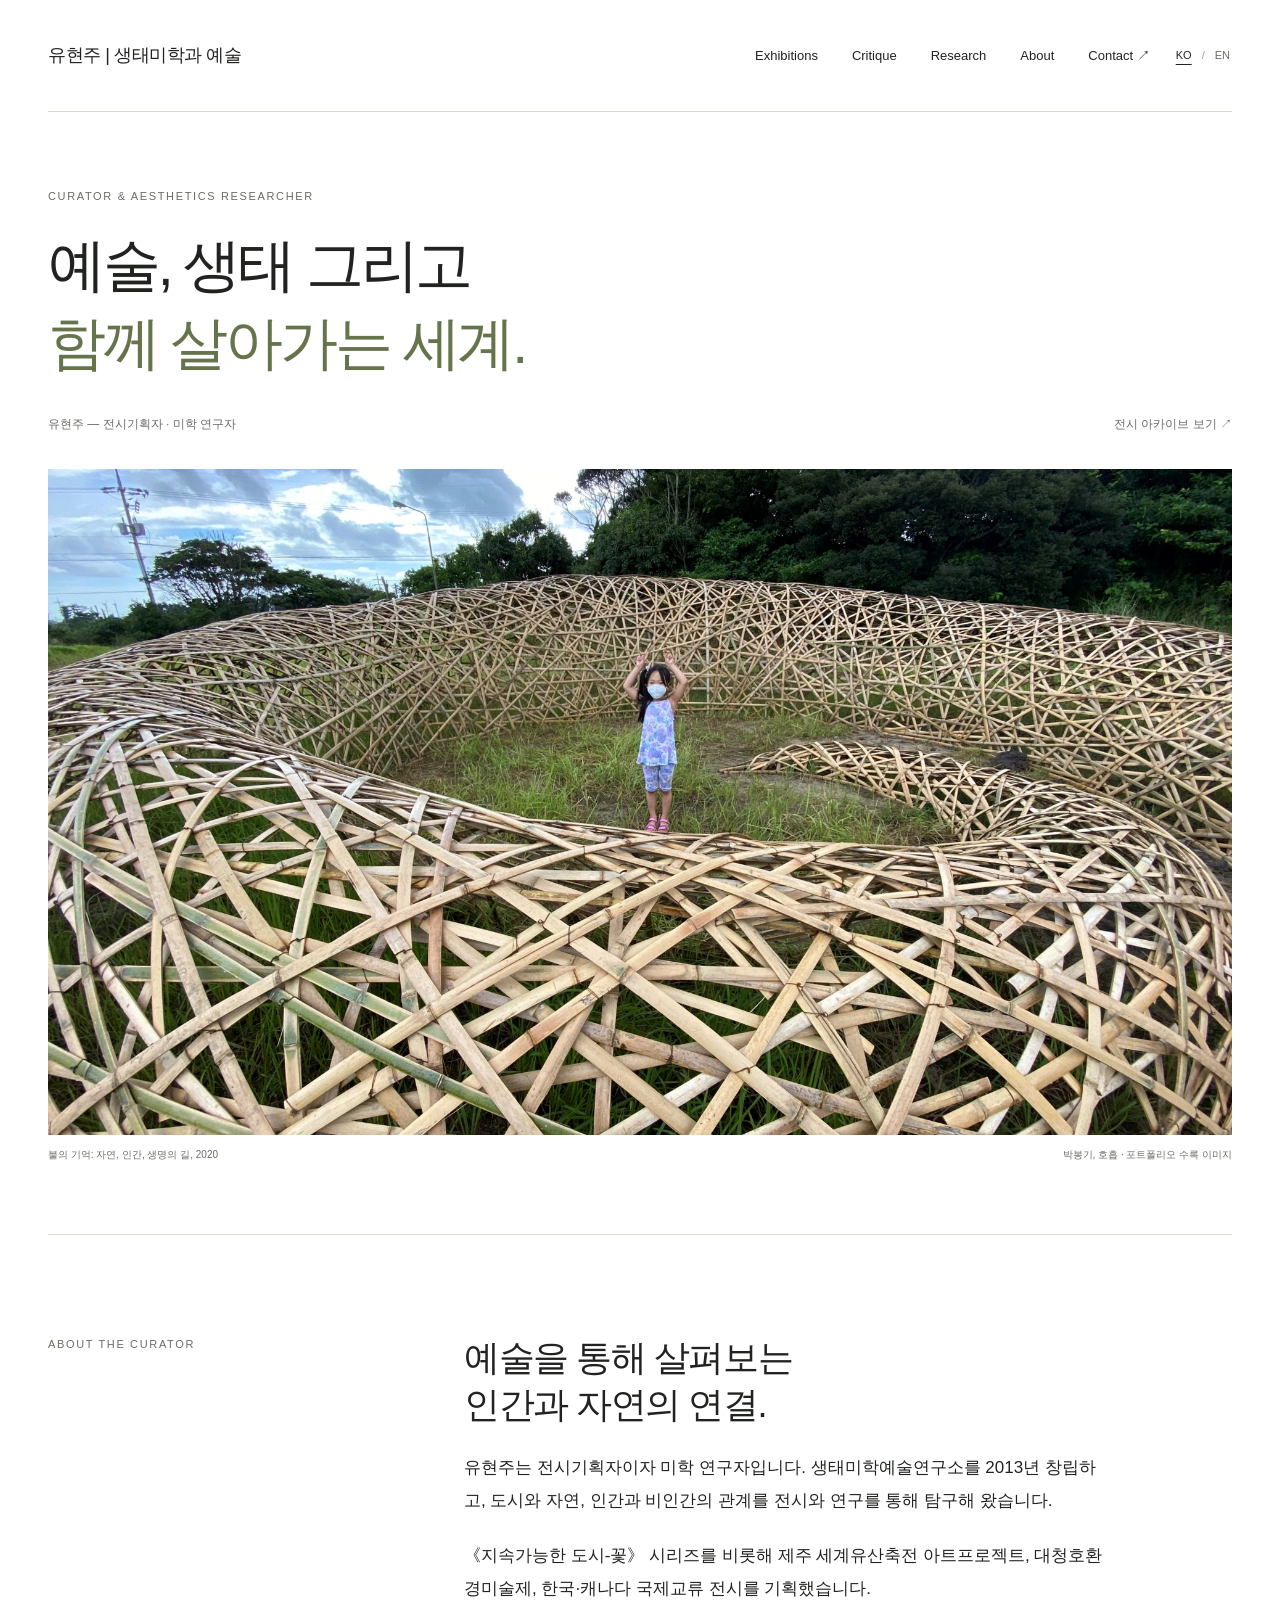
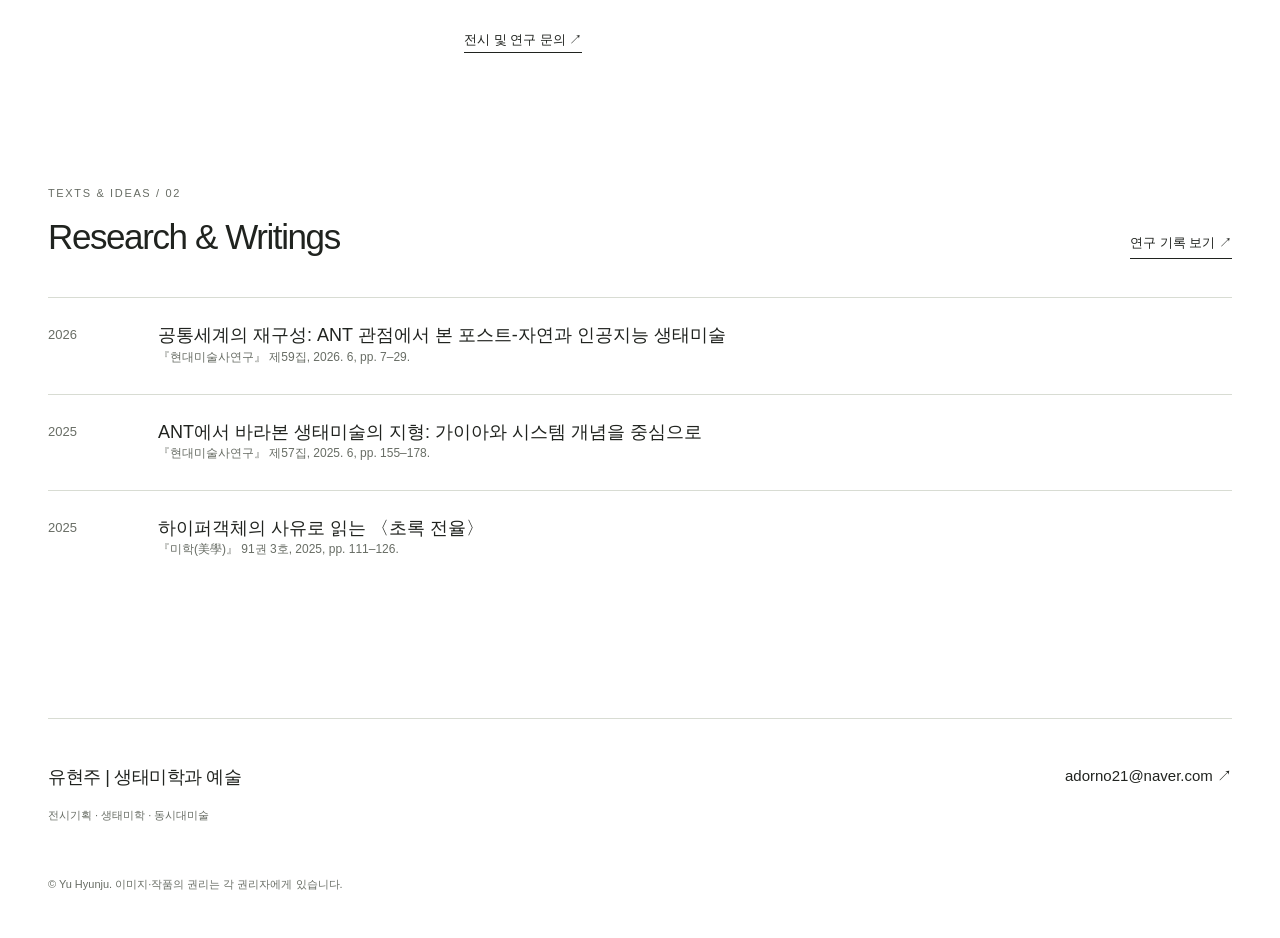
==== index.html @ 08f378bb "Publish critique archive with year filters and PDF links" ====
<!doctype html><html lang="ko">
<head>
<meta charset="utf-8">
<link rel="icon" href="images/favicon.svg" type="image/svg+xml">
<meta name="viewport" content="width=device-width, initial-scale=1">
<title>전시와 생태미학 | 유현주</title>
<meta name="description" content="유현주 전시기획자와 미학 연구자의 전시, 생태미학 연구 및 저술 아카이브.">
<link rel="stylesheet" href="css/common.css?v=20261102-5">
<link rel="stylesheet" href="css/style.css?v=20261102-5">
<link rel="stylesheet" href="css/responsive.css?v=20261102-5">
<script defer src="js/router.js?v=20261102-5"></script>
<script defer src="js/data.js?v=20261102-5"></script>
<script defer src="js/translations.js?v=20261102-5"></script>
<script defer src="js/i18n.js?v=20261102-5"></script>
<script defer src="js/main.js?v=20261102-5"></script>
<script defer src="js/exhibitions.js?v=20261102-5"></script>
</head>
<body><a class="skip" href="#main" data-i18n="skip">본문으로 건너뛰기</a>
<header class="site-header wrap"><a class="brand" href="index.html">유현주 | 생태미학과 예술</a><button class="menu-toggle" aria-expanded="false" aria-controls="navigation" data-i18n="menu">메뉴</button><nav id="navigation" aria-label="주 메뉴"><a href="index.html?page=exhibitions">Exhibitions</a><a href="index.html?page=critique">Critique</a><a href="index.html?page=research">Research</a><a href="index.html?page=about">About</a><a href="mailto:adorno21@naver.com">Contact ↗</a></nav><div class="language-switch" role="group" aria-label="언어 선택"><a href="?lang=ko" data-language="ko" lang="ko" aria-label="한국어">KO</a><span aria-hidden="true">/</span><a href="?lang=en" data-language="en" lang="en" aria-label="English">EN</a></div>
</header>
<main id="main">
<section class="intro wrap"><p class="eyebrow">CURATOR & AESTHETICS RESEARCHER</p><h1 data-i18n="hero">예술, 생태 그리고<br><span>함께 살아가는 세계.</span></h1><div class="intro-bottom"><p data-i18n="role">유현주 — 전시기획자 · 미학 연구자</p><a href="index.html?page=exhibitions" data-i18n="browse">전시 아카이브 보기 ↗</a></div>
</section><figure class="hero wrap"><img src="images/banner/main-banner.webp" width="1920" height="1080" alt="제주 야외에 원형으로 펼쳐진 박봉기의 설치작품 호흡"><figcaption><span data-i18n="bannerTitle">불의 기억: 자연, 인간, 생명의 길, 2020</span><span data-i18n="bannerCredit">박봉기, 호흡 · 포트폴리오 수록 이미지</span></figcaption></figure>
<section class="section wrap about-section"><div class="about-layout"><p class="eyebrow">ABOUT THE CURATOR</p><div><h2 data-i18n="aboutHeading">예술을 통해 살펴보는<br>인간과 자연의 연결.</h2><p class="body-copy" data-i18n="bio1">유현주는 전시기획자이자 미학 연구자입니다. 생태미학예술연구소를 2013년 창립하고, 도시와 자연, 인간과 비인간의 관계를 전시와 연구를 통해 탐구해 왔습니다.</p><p class="body-copy" data-i18n="bio2">《지속가능한 도시-꽃》 시리즈를 비롯해 제주 세계유산축전 아트프로젝트, 대청호환경미술제, 한국·캐나다 국제교류 전시를 기획했습니다.</p><a class="text-link" href="mailto:adorno21@naver.com" data-i18n="contact">전시 및 연구 문의 ↗</a></div></div>
</section>
<section class="section wrap"><div class="section-head"><div><p class="eyebrow">TEXTS & IDEAS / 02</p><h2>Research & Writings</h2></div><a class="text-link" href="index.html?page=research" data-i18n="viewResearch">연구 기록 보기 ↗</a></div><div data-research data-limit="3"></div>
</section>
<noscript><p class="wrap note">전시 목록·언어 전환을 이용하려면 JavaScript를 활성화해 주세요. Enable JavaScript for the archive and language switch. Contact: adorno21@naver.com</p></noscript>
</main>
<footer class="wrap"><div><a class="brand" href="index.html">유현주 | 생태미학과 예술</a><p data-i18n="footerPractice">전시기획 · 생태미학 · 동시대미술</p></div><a href="mailto:adorno21@naver.com">adorno21@naver.com ↗</a><small data-i18n="rights">© Yu Hyunju. 이미지·작품의 권리는 각 권리자에게 있습니다.</small>
</footer>
<template id="view-exhibitions">
<section class="section wrap page-start"><p class="eyebrow">EXHIBITION ARCHIVE</p><h1>Exhibitions<span class="count">09</span></h1><p class="lead" data-i18n="archiveIntro">도시와 자연, 그리고 그 사이의 연결을 탐구한 전시 기록.</p><div class="filters"><label for="year" data-i18n="year">연도</label><select id="year"><option value="all" data-i18n="allYears">전체 연도</option></select><p id="result-count" role="status" aria-live="polite"></p></div><div class="grid" data-exhibitions></div><section class="archive-group" id="curatorialRecords"><h2 data-i18n="curatorialHeading">전시기획 기록</h2><div data-collection="curatorialRecords"></div></section>
</section>
</template>
<template id="view-exhibition">
<article class="section wrap page-start" id="exhibition-detail"></article><dialog id="lightbox" aria-label="전시 이미지 크게 보기"><button class="close" aria-label="이미지 닫기" data-i18n="close">닫기 ×</button><img alt=""><p></p></dialog>
</template>
<template id="view-about">
<section class="section wrap page-start"><p class="eyebrow">YU HYUNJU</p><h1>About</h1><div class="about-layout"><p class="eyebrow">ABOUT THE CURATOR</p><div><h2 data-i18n="aboutHeading">예술을 통해 살펴보는<br>인간과 자연의 연결.</h2><p class="body-copy" data-i18n="bio1">유현주는 전시기획자이자 미학 연구자입니다. 생태미학예술연구소를 2013년 창립하고, 도시와 자연, 인간과 비인간의 관계를 전시와 연구를 통해 탐구해 왔습니다.</p><p class="body-copy" data-i18n="bio2">《지속가능한 도시-꽃》 시리즈를 비롯해 제주 세계유산축전 아트프로젝트, 대청호환경미술제, 한국·캐나다 국제교류 전시를 기획했습니다.</p><a class="text-link" href="mailto:adorno21@naver.com" data-i18n="contact">전시 및 연구 문의 ↗</a></div></div><div class="credentials"><section class="profile-record"><h2 data-i18n="personalHeading">Profile</h2><dl class="profile-details"><dt data-i18n="profileLabel-name">성명</dt><dd data-i18n="profileValue-name">유현주 (Yu HyunJu)</dd><dt data-i18n="profileLabel-email">이메일</dt><dd data-i18n="profileValue-email">adorno21@naver.com / hyunjuyu21@gmail.com</dd><dt data-i18n="profileLabel-position">현직</dt><dd data-i18n="profileValue-position">한남대학교 인문과학연구소 연구교수 · 생태미학예술연구소 소장</dd><dt data-i18n="profileLabel-fields">연구 분야</dt><dd data-i18n="profileValue-fields">생태미학, 행위자-네트워크 이론(ANT), 신유물론</dd></dl></section><h2 data-i18n="educationHeading">Education</h2><p data-i18n="education-phd">2009　홍익대학교 미학과 박사 · 논문: 「아도르노 미학에서의 기술(Technik)」</p><p data-i18n="education-ma">1996　홍익대학교 미학과 석사</p><p data-i18n="education-ba">1991　한남대학교 영어영문학과 학사</p><h2 data-i18n="practiceHeading">Practice</h2><p data-i18n="resume-career-0">2023–2026　이응노미술관 연구소 연구위원 역임</p><p data-i18n="resume-career-1">2022.07–현재　한남대학교 인문과학연구소 연구교수</p><p data-i18n="resume-career-2">2013–현재　생태미학예술연구소 소장 (2013 창립)</p><h2 data-i18n="teachingHeading">Teaching</h2><p data-i18n="practice-05">2023년 자료 기준 현재(1999.09~)　한남대학교 미술대학 강사</p><p data-i18n="practice-30">2017–2018　창원대학교 미술대학 대학원, 한남대학교 회화과 및 교양대학 강의</p><p data-i18n="practice-35">2014.09–12　공주대학교 미술교육과 강사</p><p data-i18n="practice-36">2013.09–2014.12　상명대학교 조형예술학부 강사</p><p data-i18n="practice-46">2009.09–2011.06　홍익대학교 예술학과 및 예술기획학과 대학원 강사</p><p data-i18n="practice-49">2004–2005　목원대학교 미술대학 겸임교수</p><small data-i18n="careerSource">현직·학력·주요 경력은 2026 국문 이력서 기준이며, 강의 경력은 기존 포트폴리오 기록을 함께 정리했습니다.</small></div>
</section>
</template>
<template id="view-research"><section class="section wrap page-start"><p class="eyebrow">TEXTS & IDEAS</p><h1>Research</h1><p class="lead" data-i18n="researchIntro">생태미학과 동시대미술을 잇는 연구와 글.</p><nav class="archive-index" aria-label="Research sections"><a href="#videos" data-i18n="videosHeading">영상</a><a href="#seminars" data-i18n="seminarsHeading">세미나·학술행사</a><a href="#researchProjects" data-i18n="projectsHeading">연구·비평 사업</a><a href="#books" data-i18n="booksHeading">저서</a><a href="#papers" data-i18n="papersHeading">논문</a></nav><section class="archive-group research-video" id="videos"><h2 data-i18n="videosHeading">영상</h2><div class="video-frame"><iframe src="https://www.youtube-nocookie.com/embed/IdsJvhf70nA" title="국제 생태 예술 세미나 / International Ecological Art Seminar" loading="lazy" allow="accelerometer; autoplay; clipboard-write; encrypted-media; gyroscope; picture-in-picture; web-share" allowfullscreen referrerpolicy="strict-origin-when-cross-origin"></iframe></div><div class="video-caption"><div><h3 data-i18n="seminarVideoTitle">국제 생태 예술 세미나</h3><p>International Ecological Art Seminar · 28:22</p></div><a class="text-link" href="https://youtu.be/IdsJvhf70nA" target="_blank" rel="noopener noreferrer" data-i18n="watchVideo">YouTube에서 보기 ↗</a></div></section><section class="archive-group" id="seminars"><h2 data-i18n="seminarsHeading">세미나·학술행사</h2><div data-collection="seminars"></div></section><section class="archive-group" id="researchProjects"><h2 data-i18n="projectsHeading">연구·비평 사업</h2><div data-collection="researchProjects"></div></section><section class="archive-group" id="books"><h2 data-i18n="booksHeading">저서</h2><div data-collection="books"></div></section><section class="archive-group" id="papers"><h2 data-i18n="papersHeading">논문</h2><div data-research></div></section><p class="archive-caption" data-i18n="referenceTitles">영문 제목은 참고용 번역입니다.</p></section></template>
<template id="view-critique"><section class="section wrap page-start"><p class="eyebrow">CRITICAL WRITING</p><h1>Critique</h1><p class="lead" data-i18n="critiqueIntro">비평과 전시서문</p><div class="filters"><label for="critique-year" data-i18n="year">연도</label><select id="critique-year"><option value="all" data-i18n="allYears">전체 연도</option></select><p id="critique-count" role="status" aria-live="polite"></p></div><div class="critique-list" data-critiques></div></section></template>
</body></html>
---- css/common.css ----
:root{--ink:#20231f;--muted:#686d65;--line:#d8dcd3;--accent:#66744c;--paper:#fff}*{box-sizing:border-box}html{scroll-behavior:smooth;scroll-padding-top:30px}body{margin:0;background:var(--paper);color:var(--ink);font-family:Arial,'Apple SD Gothic Neo','Malgun Gothic',sans-serif;font-size:15px;line-height:1.65}a{color:inherit;text-decoration:none}button,select{font:inherit;color:inherit}button,a,select{-webkit-tap-highlight-color:transparent}a:focus-visible,button:focus-visible,select:focus-visible{outline:2px solid var(--accent);outline-offset:5px}img{display:block;width:100%;height:auto}figure,h1,h2,h3,p{margin:0}button{cursor:pointer}h1,h2,h3{font-weight:400;line-height:1.3;word-break:keep-all}.wrap{width:calc(100% - 96px);max-width:1280px;margin-inline:auto}.eyebrow{font-size:11px;letter-spacing:.15em;margin-bottom:22px;color:var(--muted)}.skip{position:fixed;top:-100px;left:16px;background:white;padding:12px;z-index:100}.skip:focus{top:12px}.text-link{font-size:13px;border-bottom:1px solid var(--ink);padding-bottom:5px}.note{padding:24px;background:#f4f5f0;font-size:14px;margin-top:40px;color:#53594c}.lead{color:var(--muted);margin-top:24px}.body-copy{font-size:17px;line-height:1.95;max-width:650px;margin:22px 0}.section{padding-top:100px;padding-bottom:32px}.page-start{padding-top:70px;min-height:65vh}.page-start>h1{font-size:58px}.site-header{display:flex;align-items:center;justify-content:space-between;height:112px;border-bottom:1px solid var(--line)}.brand{font-size:24px;letter-spacing:-.04em;line-height:1.3}.brand span{display:block;font-size:10px;letter-spacing:.13em;margin-top:3px}.site-header nav{display:flex;gap:34px;font-size:13px}.site-header nav a[aria-current]{color:var(--accent);text-decoration:underline;text-underline-offset:7px}.menu-toggle{display:none}footer{border-top:1px solid var(--line);margin-top:100px!important;padding:45px 0;display:grid;grid-template-columns:1fr auto;gap:36px}footer p,footer small{font-size:11px;color:var(--muted);margin-top:15px}footer small{grid-column:1/-1}
/* Language selection stays visible when the mobile menu is collapsed. */
.site-header{gap:24px}.site-header nav{margin-left:auto}.language-switch{display:flex;align-items:center;gap:8px;font-size:11px;white-space:nowrap}.language-switch span{color:#9b9e97}.language-switch a{padding:8px 2px;color:var(--muted)}.language-switch a[aria-current]{color:var(--ink);text-decoration:underline;text-underline-offset:5px}
html[lang="en"] .intro h1{letter-spacing:-.045em}html[lang="en"] .about-layout h2{max-width:720px}html[lang="en"] .card h3{overflow-wrap:anywhere}html[lang="en"] .detail-head h1{overflow-wrap:anywhere}

.translation-note{font-size:12px;color:var(--muted);margin-top:20px}
---- css/style.css ----
.intro{padding:75px 0 35px}.intro h1{font-size:clamp(38px,4.5vw,64px);letter-spacing:-.055em;line-height:1.35}.intro h1 span{color:var(--accent)}.intro-bottom{display:flex;justify-content:space-between;align-items:end;margin-top:32px;font-size:12px;color:var(--muted)}.hero img{aspect-ratio:16/9;object-fit:cover}.hero figcaption{display:flex;justify-content:space-between;gap:12px;font-size:10px;color:var(--muted);margin-top:12px}.section-head{display:flex;justify-content:space-between;align-items:end;margin-bottom:38px}.section-head h2{font-size:35px;letter-spacing:-.04em}.section-head .eyebrow{margin-bottom:12px}.grid{display:grid;grid-template-columns:repeat(3,minmax(0,1fr));column-gap:32px;row-gap:50px}.card-image{overflow:hidden;background:#f2f2ee;aspect-ratio:1}.card-image img{aspect-ratio:1;object-fit:cover;transition:transform .45s}.card a:hover img{transform:scale(1.03)}.card h3{font-size:16px;margin-top:17px}.card p{font-size:12px;margin-top:6px;color:var(--muted)}.card a{display:block}.about-section{margin-top:70px;border-top:1px solid var(--line)}.about-layout{display:grid;grid-template-columns:1fr 2fr;gap:32px}.about-layout h2{font-size:36px;letter-spacing:-.04em}.research-row{display:grid;grid-template-columns:85px 1fr auto;gap:25px;border-top:1px solid var(--line);padding:26px 0}.research-row h3{font-size:18px}.research-row p,.research-row small{font-size:12px;color:var(--muted)}.research-row .year{font-size:13px}.count{font-size:14px;vertical-align:top;margin-left:15px;color:var(--muted)}.filters{display:flex;align-items:center;gap:14px;margin:48px 0 35px;font-size:13px}.filters select{border:1px solid var(--line);background:white;padding:9px 28px 9px 12px}.filters p{margin-left:auto;color:var(--muted)}.detail-head{margin:45px 0;max-width:900px}.detail-head h1{font-size:46px}.detail-head .subtitle{font-size:20px;color:var(--muted);margin-top:15px}.detail-info{display:grid;grid-template-columns:1fr 2fr;gap:50px;margin:50px 0}.detail-info dl{margin:0;font-size:13px}.detail-info dt{color:var(--muted);margin-top:16px}.detail-info dd{margin:3px 0 0}.detail-info .body-copy{margin-top:10px}.gallery{display:grid;grid-template-columns:1fr 1fr;gap:32px}.gallery button{padding:0;border:0;background:#f3f3ef;align-self:start}.gallery img{max-height:700px;object-fit:contain}.image-hint{font-size:12px;color:var(--muted);margin-bottom:20px}.detail-nav{display:flex;justify-content:space-between;border-top:1px solid var(--line);padding-top:30px;margin-top:50px;gap:25px}.credentials{margin:70px 0 0 34%;}.credentials h2{font-size:24px;margin:35px 0 20px}.credentials p{margin-bottom:12px}.credentials small{color:var(--muted)}.page-start>.about-layout{margin-top:65px}dialog{border:0;padding:55px 25px 20px;background:#f8f8f5;max-width:95vw;width:1100px;max-height:95vh}dialog::backdrop{background:#111d}dialog img{max-height:75vh;object-fit:contain}dialog p{text-align:center;font-size:12px;margin-top:10px}.close{position:absolute;right:20px;top:13px;background:none;border:0;padding:6px}.empty{grid-column:1/-1;padding:50px 0}
/* CV archives use the same typography, white space and thin rules as the site. */
.profile-record{margin-bottom:48px}.profile-details{display:grid;grid-template-columns:100px minmax(0,1fr);gap:16px 28px;margin:0}.profile-details dt{color:var(--muted);font-size:13px}.profile-details dd{margin:0;overflow-wrap:anywhere}.credentials{line-height:1.85}.credentials>h2{margin-top:52px}.credentials>p{margin-bottom:18px}.archive-group{margin-top:76px;scroll-margin-top:32px}.archive-group>h2{font-size:27px;letter-spacing:-.025em;margin-bottom:28px}.archive-group .research-row{grid-template-columns:104px minmax(0,1fr);gap:24px;padding:27px 0}.archive-group .research-row h3{line-height:1.6;font-size:17px}.archive-group .research-row p{line-height:1.8;margin-top:7px}.archive-group .research-row .year{margin-top:3px;font-size:13px;overflow-wrap:anywhere}.archive-index{display:flex;flex-wrap:wrap;gap:12px 28px;margin-top:38px;padding:22px 0;border-top:1px solid var(--line);border-bottom:1px solid var(--line);font-size:13px;color:var(--muted)}.archive-index a:hover{text-decoration:underline;text-underline-offset:5px}.archive-caption{font-size:12px;color:var(--muted);margin-top:36px}.archive-empty{margin-top:64px;border-top:1px solid var(--line);padding:36px 0;color:var(--muted);font-size:15px}

/* Smaller original-aspect images, with the City–Flower editions kept together. */
.exhibition-group+.exhibition-group{margin-top:72px}.exhibition-group>h2{font-size:24px;margin-bottom:32px}.compact-exhibitions .card{width:66.6667%}.compact-exhibitions .card-image{background:transparent}.compact-exhibitions .card-image img{width:100%;height:100%;object-fit:contain}.compact-exhibitions .card h3{font-size:15px}.compact-exhibitions{row-gap:36px}

.brand{font-size:18px;letter-spacing:-.025em;line-height:1.45}.site-header>.brand{min-width:0;max-width:340px}.site-header nav,.language-switch{flex-shrink:0}.research-video{max-width:880px}.video-frame{aspect-ratio:16/9;background:#f3f3ef}.video-frame iframe{width:100%;height:100%;border:0;display:block}.video-caption{display:flex;justify-content:space-between;align-items:start;gap:24px;padding:22px 0;border-bottom:1px solid var(--line)}.video-caption h3{font-size:18px}.video-caption p{font-size:12px;color:var(--muted);margin-top:8px}.video-caption .text-link{white-space:nowrap}

.critique-list{border-bottom:1px solid var(--line)}.critique-row{grid-template-columns:85px minmax(0,1fr);align-items:baseline}.critique-row h2{font-size:18px;line-height:1.7}.critique-row a:hover{text-decoration:underline;text-underline-offset:5px}.external-arrow{font-size:13px;color:var(--muted);white-space:nowrap}
---- css/responsive.css ----
@media(min-width:1600px){.wrap{width:1280px}}@media(max-width:1000px){.wrap{width:calc(100% - 64px)}.grid{grid-template-columns:repeat(2,minmax(0,1fr))}.site-header nav{gap:22px}.intro{padding-top:60px}.section{padding-top:75px}.about-layout{grid-template-columns:1fr 2.2fr}.about-layout h2{font-size:30px}.research-row{grid-template-columns:60px 1fr}.research-row small{grid-column:2}.credentials{margin-left:0}}@media(max-width:600px){.wrap{width:calc(100% - 40px)}.site-header{height:88px;position:relative}.brand{font-size:22px}.menu-toggle{display:block;background:none;border:1px solid var(--line);padding:6px 12px;font-size:12px}.site-header nav{display:none;position:absolute;top:87px;left:-20px;right:-20px;background:white;z-index:10;padding:25px;box-shadow:0 10px 15px #0001}.site-header nav.open{display:flex;flex-direction:column}.intro{padding-top:44px}.intro h1{font-size:37px}.intro-bottom{display:block;margin-top:25px}.intro-bottom a{display:inline-block;margin-top:15px}.hero{width:100%}.hero figcaption{padding-inline:20px;display:block}.hero figcaption span{display:block}.section{padding-top:65px}.section-head{gap:20px;align-items:start}.section-head h2{font-size:26px}.section-head .text-link{font-size:11px;white-space:nowrap}.grid{grid-template-columns:1fr;row-gap:35px}.about-layout,.detail-info,.gallery{grid-template-columns:1fr;gap:25px}.about-layout h2{font-size:30px}.body-copy{font-size:16px}.page-start>h1{font-size:40px}.detail-head h1{font-size:32px}.research-row{gap:12px;grid-template-columns:45px 1fr}.research-row h3{font-size:16px}.filters{flex-wrap:wrap;margin-top:30px}.filters p{font-size:12px}footer{grid-template-columns:1fr;gap:20px;margin-top:65px!important}.detail-nav{font-size:12px}.about-section{margin-top:45px}.hero img{aspect-ratio:16/9}}@media(prefers-reduced-motion:reduce){html{scroll-behavior:auto}*,*::before,*::after{transition:none!important}}
@media(max-width:1000px){.site-header{gap:18px}.site-header nav{gap:18px}}@media(max-width:600px){.site-header{gap:14px}.menu-toggle{margin-left:auto}.language-switch{gap:6px;font-size:10px}.site-header nav{margin-left:0}html[lang="en"] .brand{font-size:20px}html[lang="en"] .brand span{font-size:8px}html[lang="en"] .intro h1{font-size:36px}html[lang="en"] .section-head{flex-wrap:wrap}html[lang="en"] .detail-nav{flex-direction:column}html[lang="en"] .research-row h3{overflow-wrap:anywhere}}
@media(min-width:601px) and (max-width:820px){.site-header{gap:14px}.site-header nav{gap:13px;font-size:12px}.site-header .brand{font-size:21px}.site-header .brand span{font-size:9px}}@media(max-width:600px){.profile-details{grid-template-columns:78px minmax(0,1fr);gap:14px 18px}.archive-group{margin-top:54px}.archive-group>h2{font-size:24px;margin-bottom:24px}.archive-group .research-row{grid-template-columns:74px minmax(0,1fr);gap:16px;padding:23px 0}.archive-group .research-row h3{font-size:16px}.archive-group .research-row .year{font-size:12px}.archive-index{gap:12px 22px}.credentials>h2{margin-top:42px}}

@media(max-width:1000px){.site-header>.brand{font-size:16px;flex:1}}@media(max-width:600px){.site-header>.brand,html[lang="en"] .site-header>.brand{font-size:15px}.video-caption{flex-direction:column;gap:18px}.video-caption h3{font-size:17px}footer .brand{font-size:18px}}

@media(max-width:600px){.critique-row{grid-template-columns:45px minmax(0,1fr)}.critique-row h2{font-size:16px}}
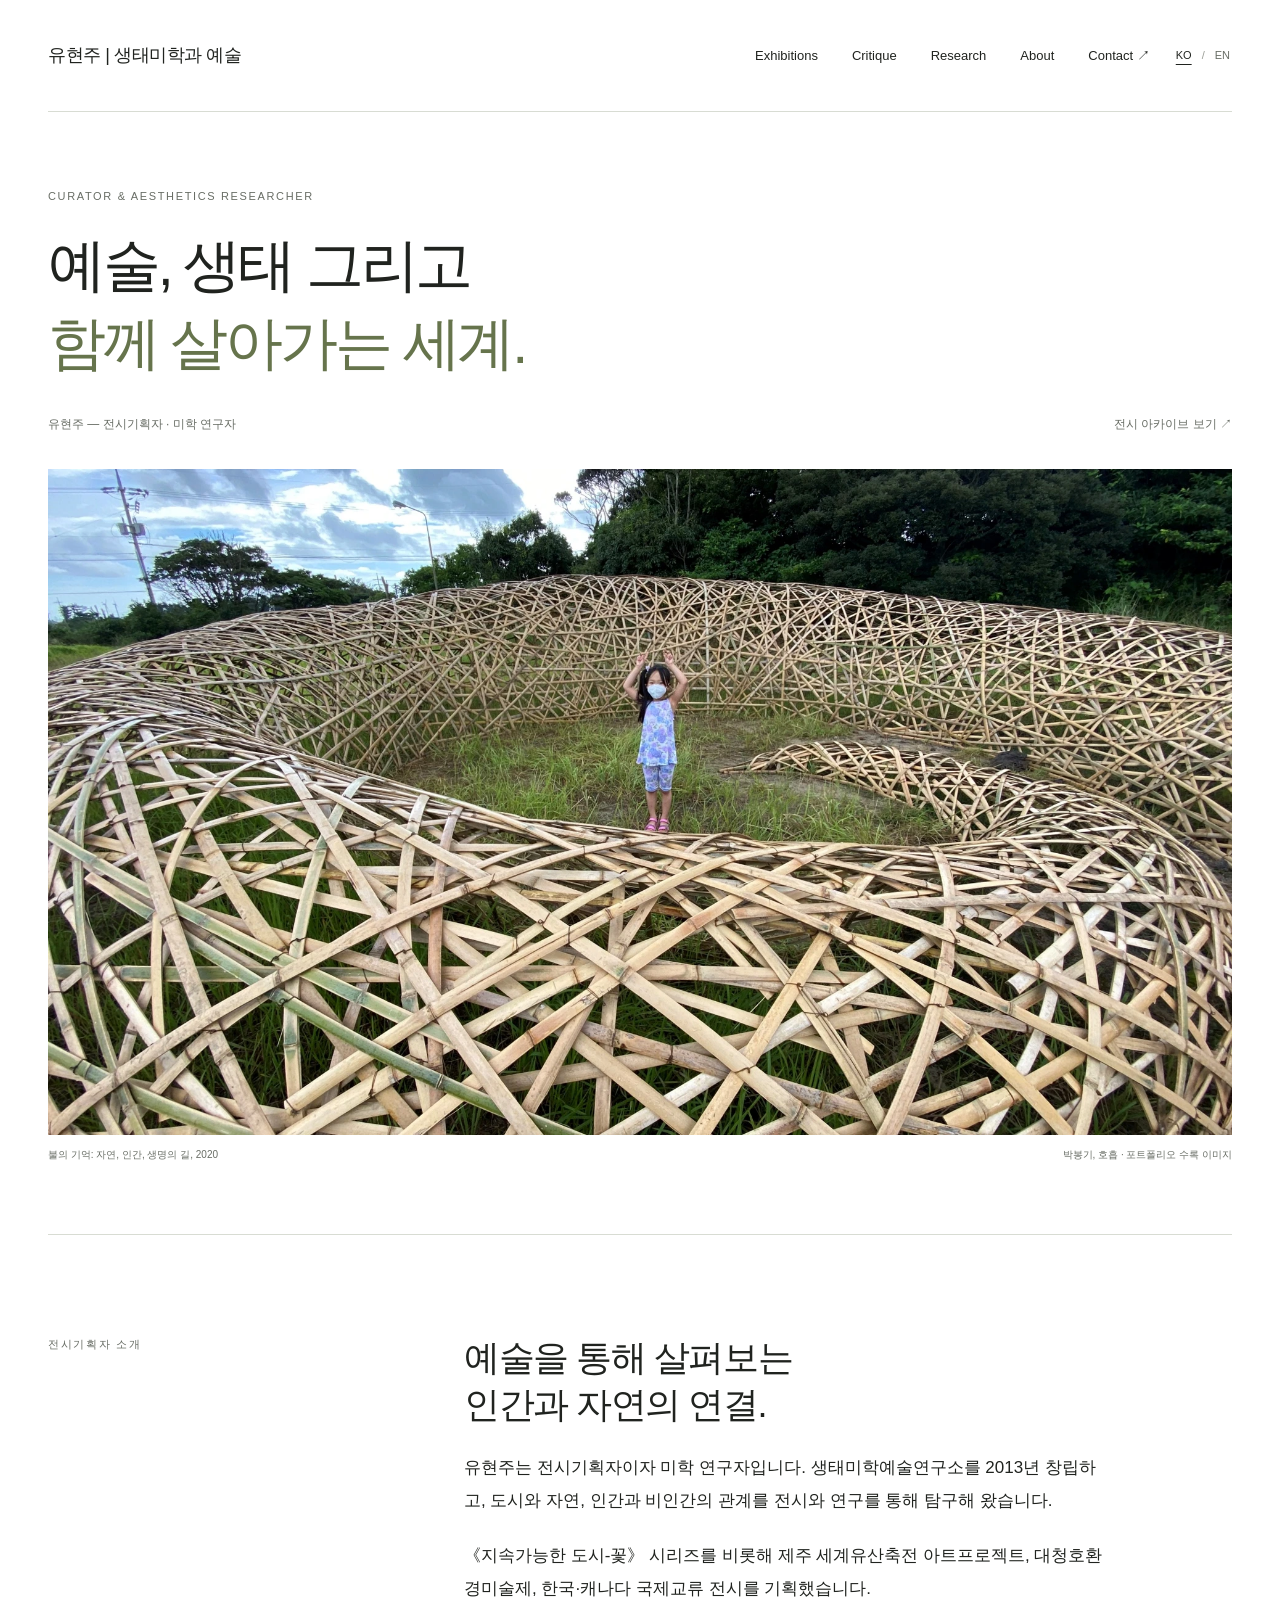
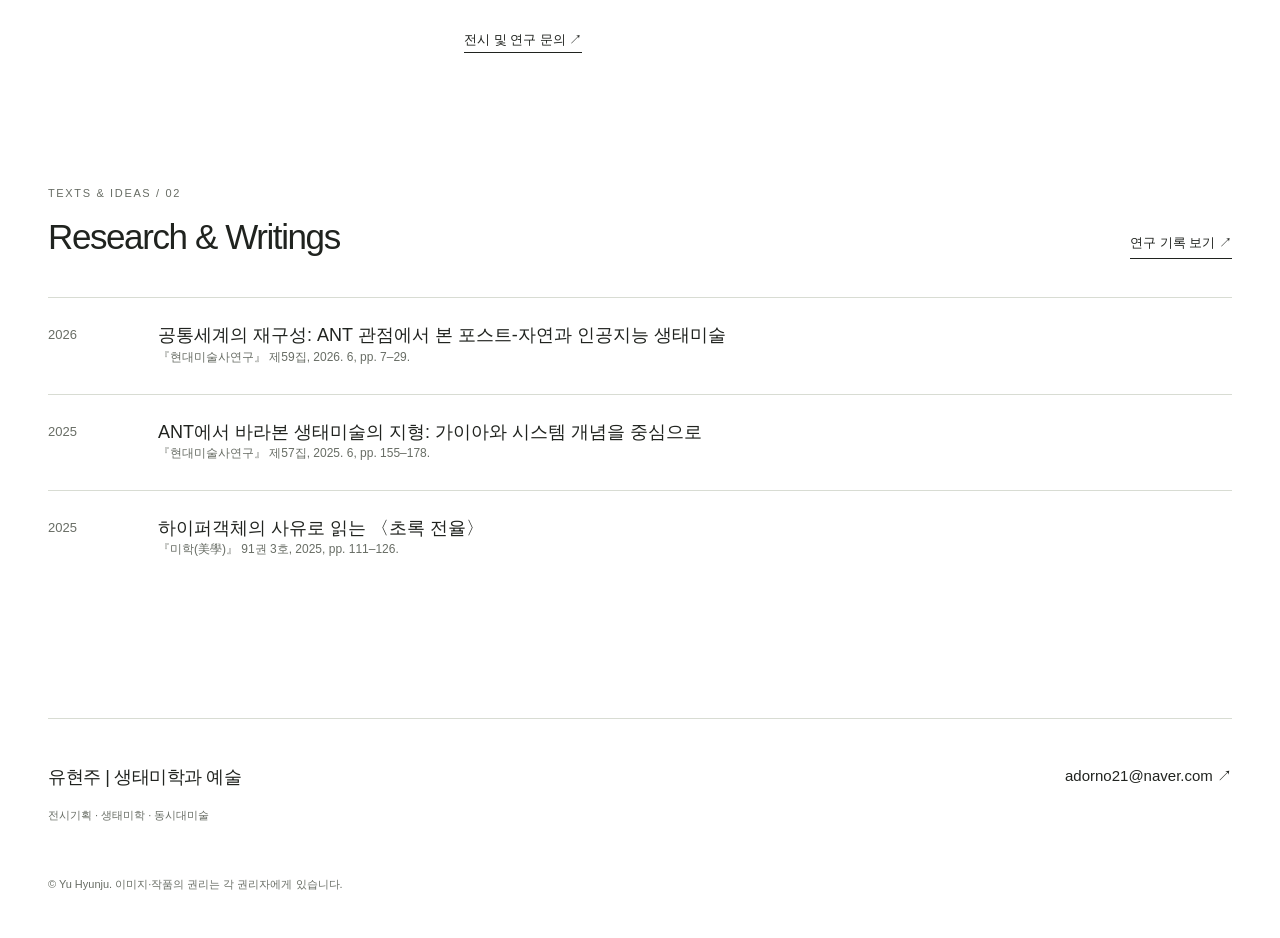
==== commit 3962307e: "Publish updated exhibition galleries and critique reader" ====
--- a/index.html
+++ b/index.html
@@ -5,15 +5,15 @@
 <meta name="viewport" content="width=device-width, initial-scale=1">
 <title>전시와 생태미학 | 유현주</title>
 <meta name="description" content="유현주 전시기획자와 미학 연구자의 전시, 생태미학 연구 및 저술 아카이브.">
-<link rel="stylesheet" href="css/common.css?v=20261102-5">
-<link rel="stylesheet" href="css/style.css?v=20261102-5">
-<link rel="stylesheet" href="css/responsive.css?v=20261102-5">
-<script defer src="js/router.js?v=20261102-5"></script>
-<script defer src="js/data.js?v=20261102-5"></script>
-<script defer src="js/translations.js?v=20261102-5"></script>
-<script defer src="js/i18n.js?v=20261102-5"></script>
-<script defer src="js/main.js?v=20261102-5"></script>
-<script defer src="js/exhibitions.js?v=20261102-5"></script>
+<link rel="stylesheet" href="css/common.css?v=20261103-13">
+<link rel="stylesheet" href="css/style.css?v=20261103-13">
+<link rel="stylesheet" href="css/responsive.css?v=20261103-13">
+<script defer src="js/router.js?v=20261103-13"></script>
+<script defer src="js/data.js?v=20261103-13"></script>
+<script defer src="js/translations.js?v=20261103-13"></script>
+<script defer src="js/i18n.js?v=20261103-13"></script>
+<script defer src="js/main.js?v=20261103-13"></script>
+<script defer src="js/exhibitions.js?v=20261103-13"></script>
 </head>
 <body><a class="skip" href="#main" data-i18n="skip">본문으로 건너뛰기</a>
 <header class="site-header wrap"><a class="brand" href="index.html">유현주 | 생태미학과 예술</a><button class="menu-toggle" aria-expanded="false" aria-controls="navigation" data-i18n="menu">메뉴</button><nav id="navigation" aria-label="주 메뉴"><a href="index.html?page=exhibitions">Exhibitions</a><a href="index.html?page=critique">Critique</a><a href="index.html?page=research">Research</a><a href="index.html?page=about">About</a><a href="mailto:adorno21@naver.com">Contact ↗</a></nav><div class="language-switch" role="group" aria-label="언어 선택"><a href="?lang=ko" data-language="ko" lang="ko" aria-label="한국어">KO</a><span aria-hidden="true">/</span><a href="?lang=en" data-language="en" lang="en" aria-label="English">EN</a></div>
@@ -21,7 +21,7 @@
 <main id="main">
 <section class="intro wrap"><p class="eyebrow">CURATOR & AESTHETICS RESEARCHER</p><h1 data-i18n="hero">예술, 생태 그리고<br><span>함께 살아가는 세계.</span></h1><div class="intro-bottom"><p data-i18n="role">유현주 — 전시기획자 · 미학 연구자</p><a href="index.html?page=exhibitions" data-i18n="browse">전시 아카이브 보기 ↗</a></div>
 </section><figure class="hero wrap"><img src="images/banner/main-banner.webp" width="1920" height="1080" alt="제주 야외에 원형으로 펼쳐진 박봉기의 설치작품 호흡"><figcaption><span data-i18n="bannerTitle">불의 기억: 자연, 인간, 생명의 길, 2020</span><span data-i18n="bannerCredit">박봉기, 호흡 · 포트폴리오 수록 이미지</span></figcaption></figure>
-<section class="section wrap about-section"><div class="about-layout"><p class="eyebrow">ABOUT THE CURATOR</p><div><h2 data-i18n="aboutHeading">예술을 통해 살펴보는<br>인간과 자연의 연결.</h2><p class="body-copy" data-i18n="bio1">유현주는 전시기획자이자 미학 연구자입니다. 생태미학예술연구소를 2013년 창립하고, 도시와 자연, 인간과 비인간의 관계를 전시와 연구를 통해 탐구해 왔습니다.</p><p class="body-copy" data-i18n="bio2">《지속가능한 도시-꽃》 시리즈를 비롯해 제주 세계유산축전 아트프로젝트, 대청호환경미술제, 한국·캐나다 국제교류 전시를 기획했습니다.</p><a class="text-link" href="mailto:adorno21@naver.com" data-i18n="contact">전시 및 연구 문의 ↗</a></div></div>
+<section class="section wrap about-section"><div class="about-layout"><p class="eyebrow" data-i18n="aboutCuratorLabel">전시기획자 소개</p><div><h2 data-i18n="aboutHeading">예술을 통해 살펴보는<br>인간과 자연의 연결.</h2><p class="body-copy" data-i18n="bio1">유현주는 전시기획자이자 미학 연구자입니다. 생태미학예술연구소를 2013년 창립하고, 도시와 자연, 인간과 비인간의 관계를 전시와 연구를 통해 탐구해 왔습니다.</p><p class="body-copy" data-i18n="bio2">《지속가능한 도시-꽃》 시리즈를 비롯해 제주 세계유산축전 아트프로젝트, 대청호환경미술제, 한국·캐나다 국제교류 전시를 기획했습니다.</p><a class="text-link" href="mailto:adorno21@naver.com" data-i18n="contact">전시 및 연구 문의 ↗</a></div></div>
 </section>
 <section class="section wrap"><div class="section-head"><div><p class="eyebrow">TEXTS & IDEAS / 02</p><h2>Research & Writings</h2></div><a class="text-link" href="index.html?page=research" data-i18n="viewResearch">연구 기록 보기 ↗</a></div><div data-research data-limit="3"></div>
 </section>
@@ -37,9 +37,10 @@
 <article class="section wrap page-start" id="exhibition-detail"></article><dialog id="lightbox" aria-label="전시 이미지 크게 보기"><button class="close" aria-label="이미지 닫기" data-i18n="close">닫기 ×</button><img alt=""><p></p></dialog>
 </template>
 <template id="view-about">
-<section class="section wrap page-start"><p class="eyebrow">YU HYUNJU</p><h1>About</h1><div class="about-layout"><p class="eyebrow">ABOUT THE CURATOR</p><div><h2 data-i18n="aboutHeading">예술을 통해 살펴보는<br>인간과 자연의 연결.</h2><p class="body-copy" data-i18n="bio1">유현주는 전시기획자이자 미학 연구자입니다. 생태미학예술연구소를 2013년 창립하고, 도시와 자연, 인간과 비인간의 관계를 전시와 연구를 통해 탐구해 왔습니다.</p><p class="body-copy" data-i18n="bio2">《지속가능한 도시-꽃》 시리즈를 비롯해 제주 세계유산축전 아트프로젝트, 대청호환경미술제, 한국·캐나다 국제교류 전시를 기획했습니다.</p><a class="text-link" href="mailto:adorno21@naver.com" data-i18n="contact">전시 및 연구 문의 ↗</a></div></div><div class="credentials"><section class="profile-record"><h2 data-i18n="personalHeading">Profile</h2><dl class="profile-details"><dt data-i18n="profileLabel-name">성명</dt><dd data-i18n="profileValue-name">유현주 (Yu HyunJu)</dd><dt data-i18n="profileLabel-email">이메일</dt><dd data-i18n="profileValue-email">adorno21@naver.com / hyunjuyu21@gmail.com</dd><dt data-i18n="profileLabel-position">현직</dt><dd data-i18n="profileValue-position">한남대학교 인문과학연구소 연구교수 · 생태미학예술연구소 소장</dd><dt data-i18n="profileLabel-fields">연구 분야</dt><dd data-i18n="profileValue-fields">생태미학, 행위자-네트워크 이론(ANT), 신유물론</dd></dl></section><h2 data-i18n="educationHeading">Education</h2><p data-i18n="education-phd">2009　홍익대학교 미학과 박사 · 논문: 「아도르노 미학에서의 기술(Technik)」</p><p data-i18n="education-ma">1996　홍익대학교 미학과 석사</p><p data-i18n="education-ba">1991　한남대학교 영어영문학과 학사</p><h2 data-i18n="practiceHeading">Practice</h2><p data-i18n="resume-career-0">2023–2026　이응노미술관 연구소 연구위원 역임</p><p data-i18n="resume-career-1">2022.07–현재　한남대학교 인문과학연구소 연구교수</p><p data-i18n="resume-career-2">2013–현재　생태미학예술연구소 소장 (2013 창립)</p><h2 data-i18n="teachingHeading">Teaching</h2><p data-i18n="practice-05">2023년 자료 기준 현재(1999.09~)　한남대학교 미술대학 강사</p><p data-i18n="practice-30">2017–2018　창원대학교 미술대학 대학원, 한남대학교 회화과 및 교양대학 강의</p><p data-i18n="practice-35">2014.09–12　공주대학교 미술교육과 강사</p><p data-i18n="practice-36">2013.09–2014.12　상명대학교 조형예술학부 강사</p><p data-i18n="practice-46">2009.09–2011.06　홍익대학교 예술학과 및 예술기획학과 대학원 강사</p><p data-i18n="practice-49">2004–2005　목원대학교 미술대학 겸임교수</p><small data-i18n="careerSource">현직·학력·주요 경력은 2026 국문 이력서 기준이며, 강의 경력은 기존 포트폴리오 기록을 함께 정리했습니다.</small></div>
+<section class="section wrap page-start"><p class="eyebrow">YU HYUNJU</p><h1>About</h1><div class="about-layout"><p class="eyebrow" data-i18n="aboutCuratorLabel">전시기획자 소개</p><div><h2 data-i18n="aboutHeading">예술을 통해 살펴보는<br>인간과 자연의 연결.</h2><p class="body-copy" data-i18n="bio1">유현주는 전시기획자이자 미학 연구자입니다. 생태미학예술연구소를 2013년 창립하고, 도시와 자연, 인간과 비인간의 관계를 전시와 연구를 통해 탐구해 왔습니다.</p><p class="body-copy" data-i18n="bio2">《지속가능한 도시-꽃》 시리즈를 비롯해 제주 세계유산축전 아트프로젝트, 대청호환경미술제, 한국·캐나다 국제교류 전시를 기획했습니다.</p><a class="text-link" href="mailto:adorno21@naver.com" data-i18n="contact">전시 및 연구 문의 ↗</a></div></div><div class="credentials"><section class="profile-record"><h2 data-i18n="personalHeading">직업</h2><dl class="profile-details"><dt data-i18n="profileLabel-name">성명</dt><dd data-i18n="profileValue-name">유현주 (Yu HyunJu)</dd><dt data-i18n="profileLabel-email">이메일</dt><dd data-i18n="profileValue-email">adorno21@naver.com / hyunjuyu21@gmail.com</dd><dt data-i18n="profileLabel-position">현직</dt><dd data-i18n="profileValue-position">한남대 연구교수 · 생태미학예술 연구소 소장 · 미술비평가 · 독립 전시기획자</dd><dt data-i18n="profileLabel-fields">연구 분야</dt><dd data-i18n="profileValue-fields">생태미학, 행위자-네트워크 이론(ANT), 신유물론</dd></dl></section><h2 data-i18n="educationHeading">교육경력</h2><p data-i18n="education-phd">2009　홍익대학교 미학과 박사 · 논문: 「아도르노 미학에서의 기술(Technik)」</p><p data-i18n="education-ma">1996　홍익대학교 미학과 석사</p><p data-i18n="education-ba">1991　한남대학교 영어영문학과 학사</p><h2 data-i18n="practiceHeading">주요 경력</h2><p data-i18n="resume-career-0">2023–2026　이응노미술관 연구소 연구위원 역임</p><p data-i18n="resume-career-1">2022.07–현재　한남대학교 인문과학연구소 연구교수</p><p data-i18n="resume-career-2">2013–현재　생태미학예술연구소 소장 (2013 창립)</p><h2 data-i18n="teachingHeading">강의 경력</h2><p data-i18n="practice-05">2023년 자료 기준 현재(1999.09~)　한남대학교 미술대학 강사</p><p data-i18n="practice-30">2017–2018　창원대학교 미술대학 대학원, 한남대학교 회화과 및 교양대학 강의</p><p data-i18n="practice-35">2014.09–12　공주대학교 미술교육과 강사</p><p data-i18n="practice-36">2013.09–2014.12　상명대학교 조형예술학부 강사</p><p data-i18n="practice-46">2009.09–2011.06　홍익대학교 예술학과 및 예술기획학과 대학원 강사</p><p data-i18n="practice-49">2004–2005　목원대학교 미술대학 겸임교수</p><small data-i18n="careerSource">현직·학력·주요 경력은 2026 국문 이력서 기준이며, 강의 경력은 기존 포트폴리오 기록을 함께 정리했습니다.</small></div>
 </section>
 </template>
 <template id="view-research"><section class="section wrap page-start"><p class="eyebrow">TEXTS & IDEAS</p><h1>Research</h1><p class="lead" data-i18n="researchIntro">생태미학과 동시대미술을 잇는 연구와 글.</p><nav class="archive-index" aria-label="Research sections"><a href="#videos" data-i18n="videosHeading">영상</a><a href="#seminars" data-i18n="seminarsHeading">세미나·학술행사</a><a href="#researchProjects" data-i18n="projectsHeading">연구·비평 사업</a><a href="#books" data-i18n="booksHeading">저서</a><a href="#papers" data-i18n="papersHeading">논문</a></nav><section class="archive-group research-video" id="videos"><h2 data-i18n="videosHeading">영상</h2><div class="video-frame"><iframe src="https://www.youtube-nocookie.com/embed/IdsJvhf70nA" title="국제 생태 예술 세미나 / International Ecological Art Seminar" loading="lazy" allow="accelerometer; autoplay; clipboard-write; encrypted-media; gyroscope; picture-in-picture; web-share" allowfullscreen referrerpolicy="strict-origin-when-cross-origin"></iframe></div><div class="video-caption"><div><h3 data-i18n="seminarVideoTitle">국제 생태 예술 세미나</h3><p>International Ecological Art Seminar · 28:22</p></div><a class="text-link" href="https://youtu.be/IdsJvhf70nA" target="_blank" rel="noopener noreferrer" data-i18n="watchVideo">YouTube에서 보기 ↗</a></div></section><section class="archive-group" id="seminars"><h2 data-i18n="seminarsHeading">세미나·학술행사</h2><div data-collection="seminars"></div></section><section class="archive-group" id="researchProjects"><h2 data-i18n="projectsHeading">연구·비평 사업</h2><div data-collection="researchProjects"></div></section><section class="archive-group" id="books"><h2 data-i18n="booksHeading">저서</h2><div data-collection="books"></div></section><section class="archive-group" id="papers"><h2 data-i18n="papersHeading">논문</h2><div data-research></div></section><p class="archive-caption" data-i18n="referenceTitles">영문 제목은 참고용 번역입니다.</p></section></template>
+<template id="view-reading"><article class="section wrap page-start reading-view" id="reading-view"></article></template>
 <template id="view-critique"><section class="section wrap page-start"><p class="eyebrow">CRITICAL WRITING</p><h1>Critique</h1><p class="lead" data-i18n="critiqueIntro">비평과 전시서문</p><div class="filters"><label for="critique-year" data-i18n="year">연도</label><select id="critique-year"><option value="all" data-i18n="allYears">전체 연도</option></select><p id="critique-count" role="status" aria-live="polite"></p></div><div class="critique-list" data-critiques></div></section></template>
 </body></html>
--- a/css/style.css
+++ b/css/style.css
@@ -8,3 +8,11 @@
 .brand{font-size:18px;letter-spacing:-.025em;line-height:1.45}.site-header>.brand{min-width:0;max-width:340px}.site-header nav,.language-switch{flex-shrink:0}.research-video{max-width:880px}.video-frame{aspect-ratio:16/9;background:#f3f3ef}.video-frame iframe{width:100%;height:100%;border:0;display:block}.video-caption{display:flex;justify-content:space-between;align-items:start;gap:24px;padding:22px 0;border-bottom:1px solid var(--line)}.video-caption h3{font-size:18px}.video-caption p{font-size:12px;color:var(--muted);margin-top:8px}.video-caption .text-link{white-space:nowrap}
 
 .critique-list{border-bottom:1px solid var(--line)}.critique-row{grid-template-columns:85px minmax(0,1fr);align-items:baseline}.critique-row h2{font-size:18px;line-height:1.7}.critique-row a:hover{text-decoration:underline;text-underline-offset:5px}.external-arrow{font-size:13px;color:var(--muted);white-space:nowrap}
+
+.reading-view{max-width:960px}.reading-view .detail-head h1{font-size:clamp(26px,3vw,40px)}.reading-pages{display:grid;gap:44px}.reading-page{border-top:1px solid var(--line);padding-top:24px}.reading-page>img{width:100%;height:auto}.reading-page figcaption{font-size:12px;color:var(--muted);text-align:center;margin-top:12px}.reading-text{font-size:13px;color:var(--muted);margin-top:16px}.reading-text summary{cursor:pointer}.reading-text p{white-space:pre-wrap;line-height:1.9;margin-top:16px}
+
+.gallery figure{min-width:0}.gallery figure>button{display:block;width:100%}.gallery figcaption{font-size:12px;line-height:1.7;color:var(--muted);margin-top:12px;overflow-wrap:anywhere}
+
+.research-row h3 a:hover{text-decoration:underline;text-underline-offset:5px}.research-links{display:flex;flex-wrap:wrap;gap:10px 24px;margin-top:16px}.research-links a{font-size:12px;line-height:1.8;color:var(--muted);text-decoration:underline;text-underline-offset:4px}.research-links a:hover{color:var(--ink)}
+
+.city-flower-gallery figcaption,.city-flower-lightbox p{font-size:16px}
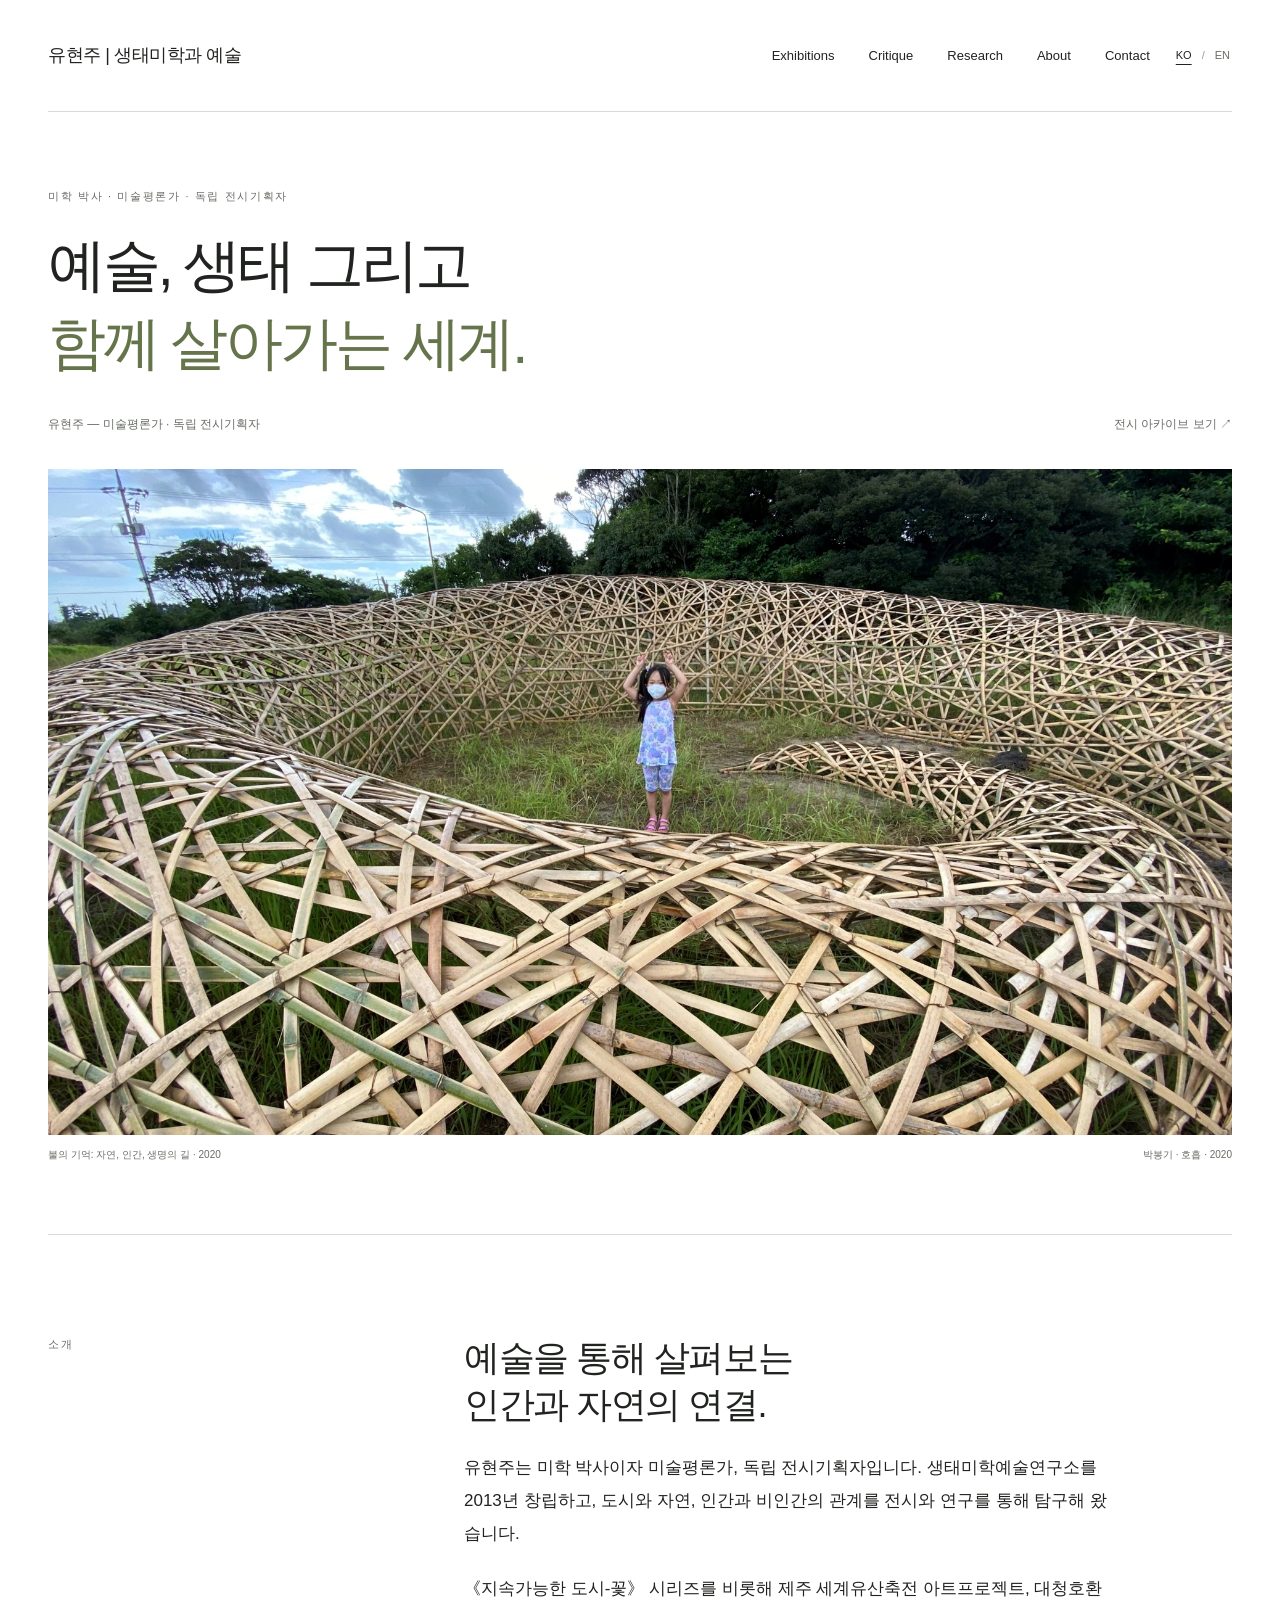
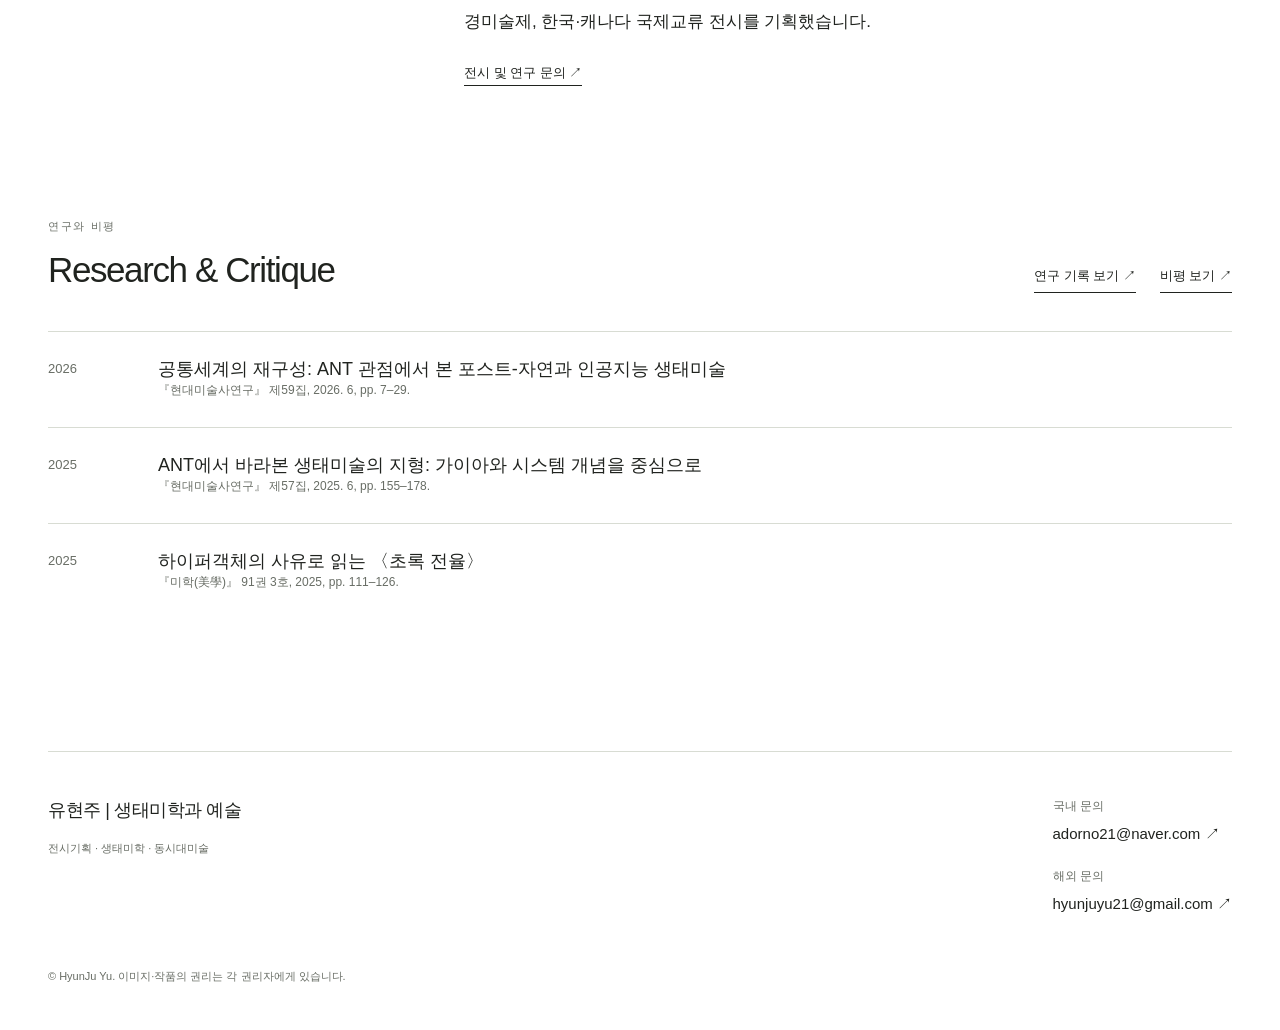
==== commit ee483215: "Publish revised profile, research videos and exhibition captions" ====
--- a/index.html
+++ b/index.html
@@ -3,44 +3,45 @@
 <meta charset="utf-8">
 <link rel="icon" href="images/favicon.svg" type="image/svg+xml">
 <meta name="viewport" content="width=device-width, initial-scale=1">
-<title>전시와 생태미학 | 유현주</title>
-<meta name="description" content="유현주 전시기획자와 미학 연구자의 전시, 생태미학 연구 및 저술 아카이브.">
-<link rel="stylesheet" href="css/common.css?v=20261103-13">
-<link rel="stylesheet" href="css/style.css?v=20261103-13">
-<link rel="stylesheet" href="css/responsive.css?v=20261103-13">
-<script defer src="js/router.js?v=20261103-13"></script>
-<script defer src="js/data.js?v=20261103-13"></script>
-<script defer src="js/translations.js?v=20261103-13"></script>
-<script defer src="js/i18n.js?v=20261103-13"></script>
-<script defer src="js/main.js?v=20261103-13"></script>
-<script defer src="js/exhibitions.js?v=20261103-13"></script>
+<title>유현주 | 생태미학과 예술</title>
+<meta name="description" content="유현주 미술평론가와 독립 전시기획자의 전시, 생태미학 연구 및 저술 아카이브.">
+<link rel="stylesheet" href="css/common.css?v=20261104-11">
+<link rel="stylesheet" href="css/style.css?v=20261104-11">
+<link rel="stylesheet" href="css/responsive.css?v=20261104-11">
+<script defer src="js/router.js?v=20261104-11"></script>
+<script defer src="js/data.js?v=20261104-11"></script>
+<script defer src="js/translations.js?v=20261104-11"></script>
+<script defer src="js/i18n.js?v=20261104-11"></script>
+<script defer src="js/main.js?v=20261104-11"></script>
+<script defer src="js/exhibitions.js?v=20261104-11"></script>
 </head>
 <body><a class="skip" href="#main" data-i18n="skip">본문으로 건너뛰기</a>
-<header class="site-header wrap"><a class="brand" href="index.html">유현주 | 생태미학과 예술</a><button class="menu-toggle" aria-expanded="false" aria-controls="navigation" data-i18n="menu">메뉴</button><nav id="navigation" aria-label="주 메뉴"><a href="index.html?page=exhibitions">Exhibitions</a><a href="index.html?page=critique">Critique</a><a href="index.html?page=research">Research</a><a href="index.html?page=about">About</a><a href="mailto:adorno21@naver.com">Contact ↗</a></nav><div class="language-switch" role="group" aria-label="언어 선택"><a href="?lang=ko" data-language="ko" lang="ko" aria-label="한국어">KO</a><span aria-hidden="true">/</span><a href="?lang=en" data-language="en" lang="en" aria-label="English">EN</a></div>
+<header class="site-header wrap"><a class="brand" href="index.html">유현주 | 생태미학과 예술</a><button class="menu-toggle" aria-expanded="false" aria-controls="navigation" data-i18n="menu">메뉴</button><nav id="navigation" aria-label="주 메뉴"><a href="index.html?page=exhibitions">Exhibitions</a><a href="index.html?page=critique">Critique</a><a href="index.html?page=research">Research</a><a href="index.html?page=about">About</a><a href="index.html?page=contact">Contact</a></nav><div class="language-switch" role="group" aria-label="언어 선택"><a href="?lang=ko" data-language="ko" lang="ko" aria-label="한국어">KO</a><span aria-hidden="true">/</span><a href="?lang=en" data-language="en" lang="en" aria-label="English">EN</a></div>
 </header>
 <main id="main">
-<section class="intro wrap"><p class="eyebrow">CURATOR & AESTHETICS RESEARCHER</p><h1 data-i18n="hero">예술, 생태 그리고<br><span>함께 살아가는 세계.</span></h1><div class="intro-bottom"><p data-i18n="role">유현주 — 전시기획자 · 미학 연구자</p><a href="index.html?page=exhibitions" data-i18n="browse">전시 아카이브 보기 ↗</a></div>
-</section><figure class="hero wrap"><img src="images/banner/main-banner.webp" width="1920" height="1080" alt="제주 야외에 원형으로 펼쳐진 박봉기의 설치작품 호흡"><figcaption><span data-i18n="bannerTitle">불의 기억: 자연, 인간, 생명의 길, 2020</span><span data-i18n="bannerCredit">박봉기, 호흡 · 포트폴리오 수록 이미지</span></figcaption></figure>
-<section class="section wrap about-section"><div class="about-layout"><p class="eyebrow" data-i18n="aboutCuratorLabel">전시기획자 소개</p><div><h2 data-i18n="aboutHeading">예술을 통해 살펴보는<br>인간과 자연의 연결.</h2><p class="body-copy" data-i18n="bio1">유현주는 전시기획자이자 미학 연구자입니다. 생태미학예술연구소를 2013년 창립하고, 도시와 자연, 인간과 비인간의 관계를 전시와 연구를 통해 탐구해 왔습니다.</p><p class="body-copy" data-i18n="bio2">《지속가능한 도시-꽃》 시리즈를 비롯해 제주 세계유산축전 아트프로젝트, 대청호환경미술제, 한국·캐나다 국제교류 전시를 기획했습니다.</p><a class="text-link" href="mailto:adorno21@naver.com" data-i18n="contact">전시 및 연구 문의 ↗</a></div></div>
+<section class="intro wrap"><p class="eyebrow" data-i18n="roleEyebrow">미학 박사 · 미술평론가 · 독립 전시기획자</p><h1 data-i18n="hero">예술, 생태 그리고<br><span>함께 살아가는 세계.</span></h1><div class="intro-bottom"><p data-i18n="role">유현주 — 미술평론가 · 독립 전시기획자</p><a href="index.html?page=exhibitions" data-i18n="browse">전시 아카이브 보기 ↗</a></div>
+</section><figure class="hero wrap"><img src="images/banner/main-banner.webp" width="1920" height="1080" alt="제주 야외에 원형으로 펼쳐진 박봉기의 설치작품 호흡"><figcaption><span data-i18n="bannerTitle">불의 기억: 자연, 인간, 생명의 길 · 2020</span><span data-i18n="bannerCredit">박봉기 · 호흡 · 2020</span></figcaption></figure>
+<section class="section wrap about-section"><div class="about-layout"><p class="eyebrow" data-i18n="aboutCuratorLabel">소개</p><div><h2 data-i18n="aboutHeading">예술을 통해 살펴보는<br>인간과 자연의 연결.</h2><p class="body-copy" data-i18n="bio1">유현주는 미학 박사이자 미술평론가, 독립 전시기획자입니다. 생태미학예술연구소를 2013년 창립하고, 도시와 자연, 인간과 비인간의 관계를 전시와 연구를 통해 탐구해 왔습니다.</p><p class="body-copy" data-i18n="bio2">《지속가능한 도시-꽃》 시리즈를 비롯해 제주 세계유산축전 아트프로젝트, 대청호환경미술제, 한국·캐나다 국제교류 전시를 기획했습니다.</p><a class="text-link" href="index.html?page=contact" data-i18n="contact">전시 및 연구 문의 ↗</a></div></div>
 </section>
-<section class="section wrap"><div class="section-head"><div><p class="eyebrow">TEXTS & IDEAS / 02</p><h2>Research & Writings</h2></div><a class="text-link" href="index.html?page=research" data-i18n="viewResearch">연구 기록 보기 ↗</a></div><div data-research data-limit="3"></div>
+<section class="section wrap"><div class="section-head"><div><p class="eyebrow" data-i18n="homeResearchLabel">연구와 비평</p><h2 data-i18n="homeResearchHeading">Research & Critique</h2></div><div class="section-links"><a class="text-link" href="index.html?page=research" data-i18n="viewResearch">연구 기록 보기 ↗</a><a class="text-link" href="index.html?page=critique" data-i18n="viewCritique">비평 보기 ↗</a></div></div><div data-research data-limit="3"></div>
 </section>
 <noscript><p class="wrap note">전시 목록·언어 전환을 이용하려면 JavaScript를 활성화해 주세요. Enable JavaScript for the archive and language switch. Contact: adorno21@naver.com</p></noscript>
 </main>
-<footer class="wrap"><div><a class="brand" href="index.html">유현주 | 생태미학과 예술</a><p data-i18n="footerPractice">전시기획 · 생태미학 · 동시대미술</p></div><a href="mailto:adorno21@naver.com">adorno21@naver.com ↗</a><small data-i18n="rights">© Yu Hyunju. 이미지·작품의 권리는 각 권리자에게 있습니다.</small>
+<footer class="wrap"><div><a class="brand" href="index.html">유현주 | 생태미학과 예술</a><p data-i18n="footerPractice">전시기획 · 생태미학 · 동시대미술</p></div><div class="contact-emails"><div><p data-i18n="domesticEnquiries">국내 문의</p><a href="mailto:adorno21@naver.com">adorno21@naver.com ↗</a></div><div><p data-i18n="internationalEnquiries">해외 문의</p><a href="mailto:hyunjuyu21@gmail.com">hyunjuyu21@gmail.com ↗</a></div></div><small data-i18n="rights">© HyunJu Yu. 이미지·작품의 권리는 각 권리자에게 있습니다.</small>
 </footer>
 <template id="view-exhibitions">
-<section class="section wrap page-start"><p class="eyebrow">EXHIBITION ARCHIVE</p><h1>Exhibitions<span class="count">09</span></h1><p class="lead" data-i18n="archiveIntro">도시와 자연, 그리고 그 사이의 연결을 탐구한 전시 기록.</p><div class="filters"><label for="year" data-i18n="year">연도</label><select id="year"><option value="all" data-i18n="allYears">전체 연도</option></select><p id="result-count" role="status" aria-live="polite"></p></div><div class="grid" data-exhibitions></div><section class="archive-group" id="curatorialRecords"><h2 data-i18n="curatorialHeading">전시기획 기록</h2><div data-collection="curatorialRecords"></div></section>
+<section class="section wrap page-start"><p class="eyebrow">EXHIBITION ARCHIVE</p><h1>Exhibitions<span class="count">09</span></h1><p class="lead" data-i18n="archiveIntro">주요 전시 기획</p><div class="filters"><label for="year" data-i18n="year">연도</label><select id="year"><option value="all" data-i18n="allYears">전체 연도</option></select><p id="result-count" role="status" aria-live="polite"></p></div><div class="grid" data-exhibitions></div><section class="archive-group" id="curatorialRecords"><h2 data-i18n="curatorialHeading">주요 전시 기획</h2><div data-collection="curatorialRecords"></div></section>
 </section>
 </template>
 <template id="view-exhibition">
 <article class="section wrap page-start" id="exhibition-detail"></article><dialog id="lightbox" aria-label="전시 이미지 크게 보기"><button class="close" aria-label="이미지 닫기" data-i18n="close">닫기 ×</button><img alt=""><p></p></dialog>
 </template>
 <template id="view-about">
-<section class="section wrap page-start"><p class="eyebrow">YU HYUNJU</p><h1>About</h1><div class="about-layout"><p class="eyebrow" data-i18n="aboutCuratorLabel">전시기획자 소개</p><div><h2 data-i18n="aboutHeading">예술을 통해 살펴보는<br>인간과 자연의 연결.</h2><p class="body-copy" data-i18n="bio1">유현주는 전시기획자이자 미학 연구자입니다. 생태미학예술연구소를 2013년 창립하고, 도시와 자연, 인간과 비인간의 관계를 전시와 연구를 통해 탐구해 왔습니다.</p><p class="body-copy" data-i18n="bio2">《지속가능한 도시-꽃》 시리즈를 비롯해 제주 세계유산축전 아트프로젝트, 대청호환경미술제, 한국·캐나다 국제교류 전시를 기획했습니다.</p><a class="text-link" href="mailto:adorno21@naver.com" data-i18n="contact">전시 및 연구 문의 ↗</a></div></div><div class="credentials"><section class="profile-record"><h2 data-i18n="personalHeading">직업</h2><dl class="profile-details"><dt data-i18n="profileLabel-name">성명</dt><dd data-i18n="profileValue-name">유현주 (Yu HyunJu)</dd><dt data-i18n="profileLabel-email">이메일</dt><dd data-i18n="profileValue-email">adorno21@naver.com / hyunjuyu21@gmail.com</dd><dt data-i18n="profileLabel-position">현직</dt><dd data-i18n="profileValue-position">한남대 연구교수 · 생태미학예술 연구소 소장 · 미술비평가 · 독립 전시기획자</dd><dt data-i18n="profileLabel-fields">연구 분야</dt><dd data-i18n="profileValue-fields">생태미학, 행위자-네트워크 이론(ANT), 신유물론</dd></dl></section><h2 data-i18n="educationHeading">교육경력</h2><p data-i18n="education-phd">2009　홍익대학교 미학과 박사 · 논문: 「아도르노 미학에서의 기술(Technik)」</p><p data-i18n="education-ma">1996　홍익대학교 미학과 석사</p><p data-i18n="education-ba">1991　한남대학교 영어영문학과 학사</p><h2 data-i18n="practiceHeading">주요 경력</h2><p data-i18n="resume-career-0">2023–2026　이응노미술관 연구소 연구위원 역임</p><p data-i18n="resume-career-1">2022.07–현재　한남대학교 인문과학연구소 연구교수</p><p data-i18n="resume-career-2">2013–현재　생태미학예술연구소 소장 (2013 창립)</p><h2 data-i18n="teachingHeading">강의 경력</h2><p data-i18n="practice-05">2023년 자료 기준 현재(1999.09~)　한남대학교 미술대학 강사</p><p data-i18n="practice-30">2017–2018　창원대학교 미술대학 대학원, 한남대학교 회화과 및 교양대학 강의</p><p data-i18n="practice-35">2014.09–12　공주대학교 미술교육과 강사</p><p data-i18n="practice-36">2013.09–2014.12　상명대학교 조형예술학부 강사</p><p data-i18n="practice-46">2009.09–2011.06　홍익대학교 예술학과 및 예술기획학과 대학원 강사</p><p data-i18n="practice-49">2004–2005　목원대학교 미술대학 겸임교수</p><small data-i18n="careerSource">현직·학력·주요 경력은 2026 국문 이력서 기준이며, 강의 경력은 기존 포트폴리오 기록을 함께 정리했습니다.</small></div>
+<section class="section wrap page-start"><p class="eyebrow">HyunJu Yu</p><h1>About</h1><div class="about-layout"><p class="eyebrow" data-i18n="aboutCuratorLabel">소개</p><div><h2 data-i18n="aboutHeading">예술을 통해 살펴보는<br>인간과 자연의 연결.</h2><p class="body-copy" data-i18n="bio1">유현주는 미학 박사이자 미술평론가, 독립 전시기획자입니다. 생태미학예술연구소를 2013년 창립하고, 도시와 자연, 인간과 비인간의 관계를 전시와 연구를 통해 탐구해 왔습니다.</p><p class="body-copy" data-i18n="bio2">《지속가능한 도시-꽃》 시리즈를 비롯해 제주 세계유산축전 아트프로젝트, 대청호환경미술제, 한국·캐나다 국제교류 전시를 기획했습니다.</p><a class="text-link" href="index.html?page=contact" data-i18n="contact">전시 및 연구 문의 ↗</a></div></div><div class="credentials"><section class="profile-record"><h2 data-i18n="personalHeading">프로필</h2><dl class="profile-details"><dt data-i18n="profileLabel-name">성명</dt><dd><span data-i18n="profileValue-name">유현주 (HyunJu Yu)</span><small class="published-as">Also published as: Yu HyunJu, Yu Hyunju</small></dd><dt data-i18n="profileLabel-email">이메일</dt><dd data-i18n="profileValue-email">adorno21@naver.com / hyunjuyu21@gmail.com</dd><dt data-i18n="profileLabel-position">소속·직함</dt><dd data-i18n="profileValue-position">한남대학교 인문과학연구소 연구교수 · 생태미학예술연구소 소장 · 미술평론가 · 독립 전시기획자</dd><dt data-i18n="degreeLabel">학위</dt><dd data-i18n="degreeValue">미학 박사</dd><dt data-i18n="profileLabel-fields">연구 분야</dt><dd data-i18n="profileValue-fields">생태미학, 행위자-네트워크 이론(ANT), 신유물론</dd></dl></section><h2 data-i18n="educationHeading">학력</h2><p data-i18n="education-phd">2009　홍익대학교 미학과 박사 · 논문: 「아도르노 미학에서의 기술(Technik)」</p><p data-i18n="education-ma">1996　홍익대학교 미학과 석사</p><p data-i18n="education-ba">1991　한남대학교 영어영문학과 학사</p><h2 data-i18n="practiceHeading">주요 경력</h2><p data-i18n="resume-career-0">2023–2026　이응노미술관 연구소 연구위원 역임</p><p data-i18n="resume-career-1">2022.07–현재　한남대학교 인문과학연구소 연구교수</p><p data-i18n="resume-career-2">2013–현재　생태미학예술연구소 소장 (2013 창립)</p><h2 data-i18n="teachingHeading">강의 경력</h2><p data-i18n="practice-05">2023년 자료 기준 현재(1999.09~)　한남대학교 미술대학 강사</p><p data-i18n="practice-30">2017–2018　창원대학교 미술대학 대학원, 한남대학교 회화과 및 교양대학 강의</p><p data-i18n="practice-35">2014.09–12　공주대학교 미술교육과 강사</p><p data-i18n="practice-36">2013.09–2014.12　상명대학교 조형예술학부 강사</p><p data-i18n="practice-46">2009.09–2011.06　홍익대학교 예술학과 및 예술기획학과 대학원 강사</p><p data-i18n="practice-49">2004–2005　목원대학교 미술대학 겸임교수</p><small data-i18n="careerSource">현직·학력·주요 경력은 2026 국문 이력서 기준이며, 강의 경력은 기존 포트폴리오 기록을 함께 정리했습니다.</small></div>
 </section>
 </template>
-<template id="view-research"><section class="section wrap page-start"><p class="eyebrow">TEXTS & IDEAS</p><h1>Research</h1><p class="lead" data-i18n="researchIntro">생태미학과 동시대미술을 잇는 연구와 글.</p><nav class="archive-index" aria-label="Research sections"><a href="#videos" data-i18n="videosHeading">영상</a><a href="#seminars" data-i18n="seminarsHeading">세미나·학술행사</a><a href="#researchProjects" data-i18n="projectsHeading">연구·비평 사업</a><a href="#books" data-i18n="booksHeading">저서</a><a href="#papers" data-i18n="papersHeading">논문</a></nav><section class="archive-group research-video" id="videos"><h2 data-i18n="videosHeading">영상</h2><div class="video-frame"><iframe src="https://www.youtube-nocookie.com/embed/IdsJvhf70nA" title="국제 생태 예술 세미나 / International Ecological Art Seminar" loading="lazy" allow="accelerometer; autoplay; clipboard-write; encrypted-media; gyroscope; picture-in-picture; web-share" allowfullscreen referrerpolicy="strict-origin-when-cross-origin"></iframe></div><div class="video-caption"><div><h3 data-i18n="seminarVideoTitle">국제 생태 예술 세미나</h3><p>International Ecological Art Seminar · 28:22</p></div><a class="text-link" href="https://youtu.be/IdsJvhf70nA" target="_blank" rel="noopener noreferrer" data-i18n="watchVideo">YouTube에서 보기 ↗</a></div></section><section class="archive-group" id="seminars"><h2 data-i18n="seminarsHeading">세미나·학술행사</h2><div data-collection="seminars"></div></section><section class="archive-group" id="researchProjects"><h2 data-i18n="projectsHeading">연구·비평 사업</h2><div data-collection="researchProjects"></div></section><section class="archive-group" id="books"><h2 data-i18n="booksHeading">저서</h2><div data-collection="books"></div></section><section class="archive-group" id="papers"><h2 data-i18n="papersHeading">논문</h2><div data-research></div></section><p class="archive-caption" data-i18n="referenceTitles">영문 제목은 참고용 번역입니다.</p></section></template>
+<template id="view-research"><section class="section wrap page-start"><p class="eyebrow">TEXTS & IDEAS</p><h1>Research</h1><p class="lead" data-i18n="researchIntro">생태미학과 동시대미술을 잇는 연구·저술·학술활동.</p><nav class="archive-index" aria-label="Research sections"><a href="#videos" data-i18n="videosHeading">영상</a><a href="#seminars" data-i18n="seminarsHeading">세미나·학술행사</a><a href="#researchProjects" data-i18n="projectsHeading">연구·비평 사업</a><a href="#books" data-i18n="booksHeading">저서</a><a href="#papers" data-i18n="papersHeading">주요 논문</a></nav><section class="archive-group research-video" id="videos"><h2 data-i18n="videosHeading">영상</h2><article class="video-entry"><div class="video-frame"><iframe src="https://www.youtube-nocookie.com/embed/IdsJvhf70nA" title="국제 생태 예술 세미나 / International Ecological Art Seminar" loading="lazy" allow="accelerometer; autoplay; clipboard-write; encrypted-media; gyroscope; picture-in-picture; web-share" allowfullscreen referrerpolicy="strict-origin-when-cross-origin"></iframe></div><div class="video-caption"><div><h3 data-i18n="seminarVideoTitle">국제 생태 예술 세미나</h3><p>International Ecological Art Seminar · 28:22</p></div><a class="text-link" href="https://youtu.be/IdsJvhf70nA" target="_blank" rel="noopener noreferrer" data-i18n="watchVideo">YouTube에서 보기 ↗</a></div></article><article class="video-entry" id="arko-symposium-video"><div class="video-frame"><iframe src="https://www.youtube-nocookie.com/embed/u0A6w5t5I8g?start=373" title="온라인 국제 심포지엄 2021 아르코 융복합 페스티벌 《횡단하는 물질의 세계》 연계 행사 모더레이터" data-video-title="arkoSymposiumVideoTitle" loading="lazy" allow="accelerometer; autoplay; clipboard-write; encrypted-media; gyroscope; picture-in-picture; web-share" allowfullscreen referrerpolicy="strict-origin-when-cross-origin"></iframe></div><div class="video-caption"><div><h3 data-i18n="arkoSymposiumVideoTitle">온라인 국제 심포지엄 2021 아르코 융복합 페스티벌 《횡단하는 물질의 세계》 연계 행사 모더레이터</h3><p data-i18n="arkoSymposiumVideoMeta">2021 · 모더레이터 · 6분 13초부터 재생</p></div><a class="text-link" href="https://www.youtube.com/watch?v=u0A6w5t5I8g&amp;t=373s" target="_blank" rel="noopener noreferrer" data-i18n="watchVideo">YouTube에서 보기 ↗</a></div></article></section><section class="archive-group" id="seminars"><h2 data-i18n="seminarsHeading">세미나·학술행사</h2><div data-collection="seminars"></div></section><section class="archive-group" id="researchProjects"><h2 data-i18n="projectsHeading">연구·비평 사업</h2><div data-collection="researchProjects"></div></section><section class="archive-group" id="books"><h2 data-i18n="booksHeading">저서</h2><div data-collection="books"></div></section><section class="archive-group" id="papers"><h2 data-i18n="papersHeading">주요 논문</h2><div data-research></div></section><p class="archive-caption" data-i18n="referenceTitles">영문 제목은 참고용 번역입니다.</p></section></template>
 <template id="view-reading"><article class="section wrap page-start reading-view" id="reading-view"></article></template>
-<template id="view-critique"><section class="section wrap page-start"><p class="eyebrow">CRITICAL WRITING</p><h1>Critique</h1><p class="lead" data-i18n="critiqueIntro">비평과 전시서문</p><div class="filters"><label for="critique-year" data-i18n="year">연도</label><select id="critique-year"><option value="all" data-i18n="allYears">전체 연도</option></select><p id="critique-count" role="status" aria-live="polite"></p></div><div class="critique-list" data-critiques></div></section></template>
+<template id="view-critique"><section class="section wrap page-start"><p class="eyebrow">CRITICAL WRITING</p><h1>Critique</h1><p class="lead" data-i18n="critiqueIntro">주요 비평</p><div class="filters"><label for="critique-year" data-i18n="year">연도</label><select id="critique-year"><option value="all" data-i18n="allYears">전체 연도</option></select><p id="critique-count" role="status" aria-live="polite"></p></div><div class="critique-list" data-critiques></div></section></template>
+<template id="view-contact"><section class="section wrap page-start contact-page"><p class="eyebrow" data-i18n="contactEyebrow">문의</p><h1>Contact</h1><p class="lead" data-i18n="contactIntro">전시 기획, 비평 및 연구 관련 문의를 받습니다.</p><div class="contact-emails"><div><p data-i18n="domesticEnquiries">국내 문의</p><a href="mailto:adorno21@naver.com">adorno21@naver.com ↗</a></div><div><p data-i18n="internationalEnquiries">해외 문의</p><a href="mailto:hyunjuyu21@gmail.com">hyunjuyu21@gmail.com ↗</a></div></div></section></template>
 </body></html>
--- a/css/style.css
+++ b/css/style.css
@@ -16,3 +16,10 @@
 .research-row h3 a:hover{text-decoration:underline;text-underline-offset:5px}.research-links{display:flex;flex-wrap:wrap;gap:10px 24px;margin-top:16px}.research-links a{font-size:12px;line-height:1.8;color:var(--muted);text-decoration:underline;text-underline-offset:4px}.research-links a:hover{color:var(--ink)}
 
 .city-flower-gallery figcaption,.city-flower-lightbox p{font-size:16px}
+
+/* Contact uses the same open archive layout and typography. */
+.contact-emails{display:grid;gap:20px}.contact-emails p{font-size:12px;color:var(--muted);margin:0 0 5px}.contact-emails a{overflow-wrap:anywhere}.contact-emails a:hover{text-decoration:underline;text-underline-offset:5px}.contact-page .contact-emails{max-width:760px;margin-top:55px;gap:0}.contact-page .contact-emails>div{border-top:1px solid var(--line);padding:28px 0}.contact-page .contact-emails a{font-size:clamp(20px,3vw,32px)}.section-links{display:flex;flex-wrap:wrap;gap:16px 24px}
+
+.video-entry+.video-entry{margin-top:48px}
+
+.profile-details .published-as{display:block;margin-top:6px;font-size:12px;line-height:1.6;color:#41463d}
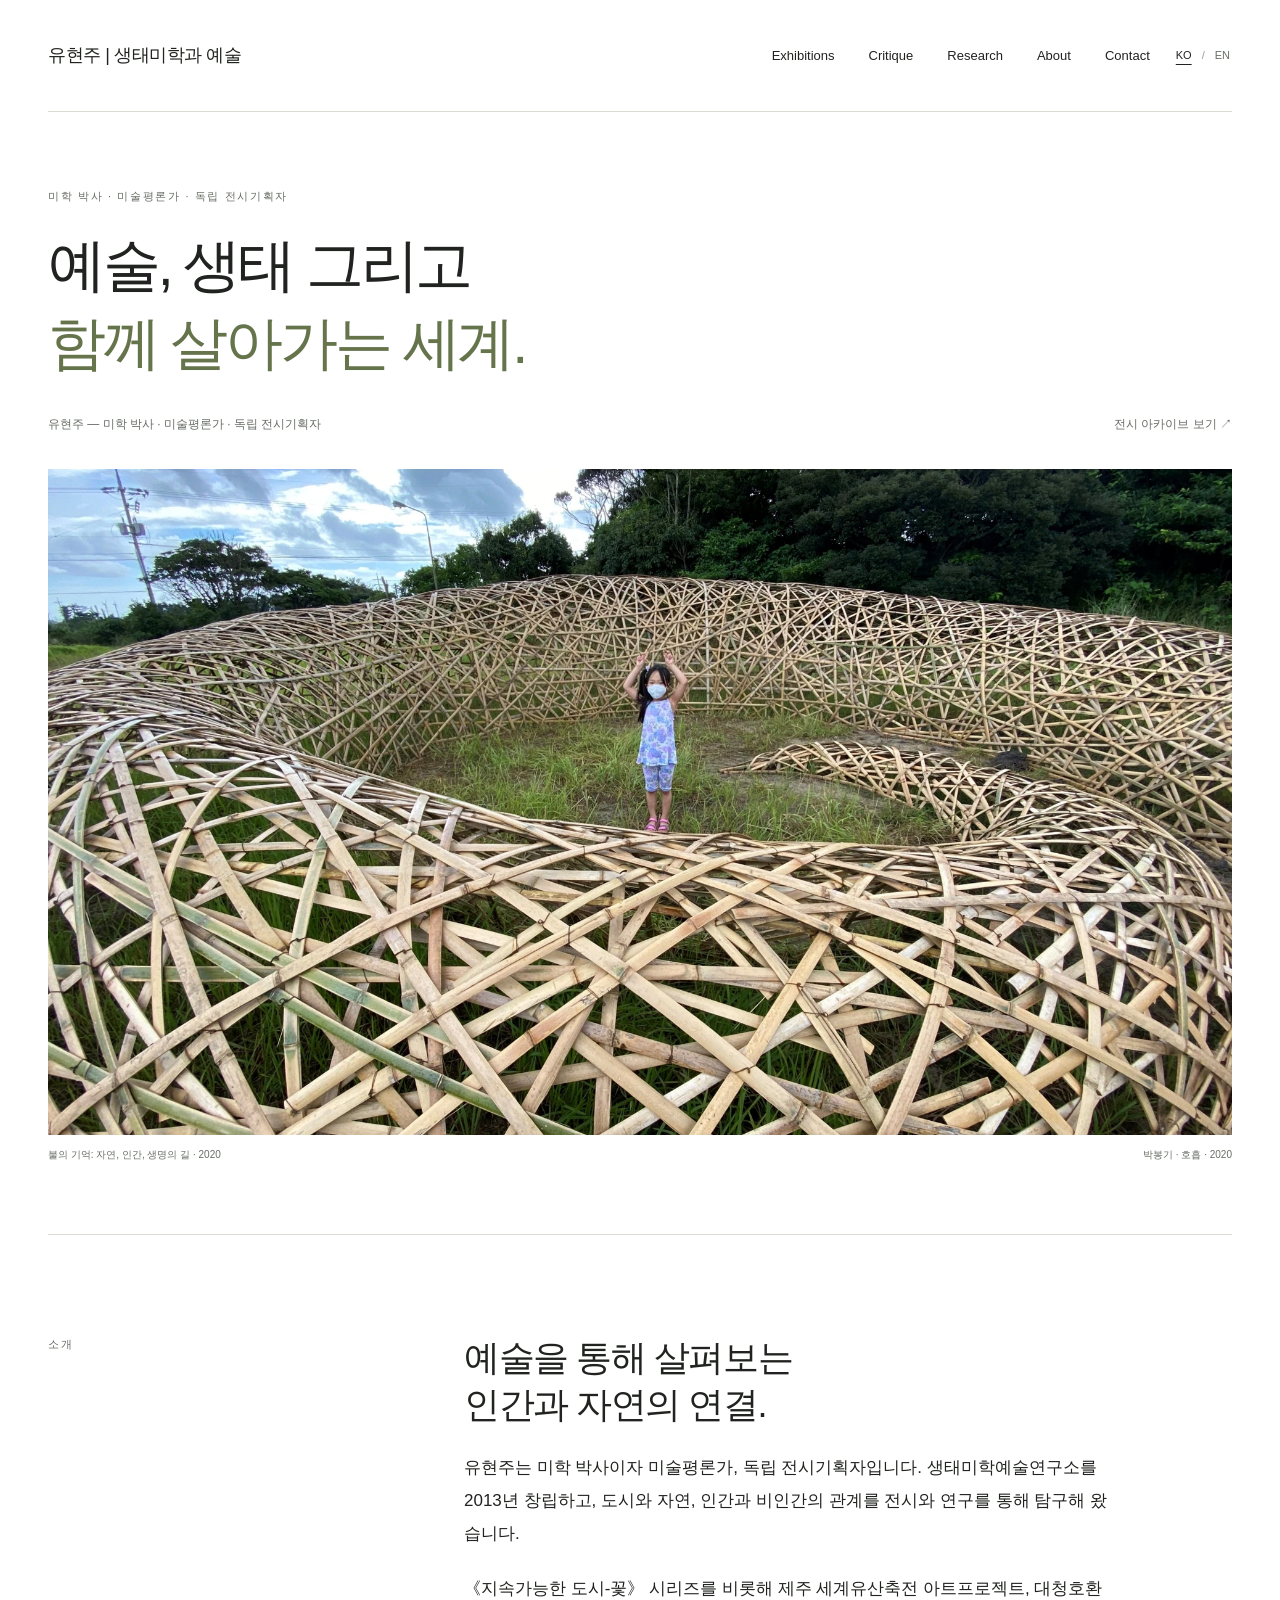
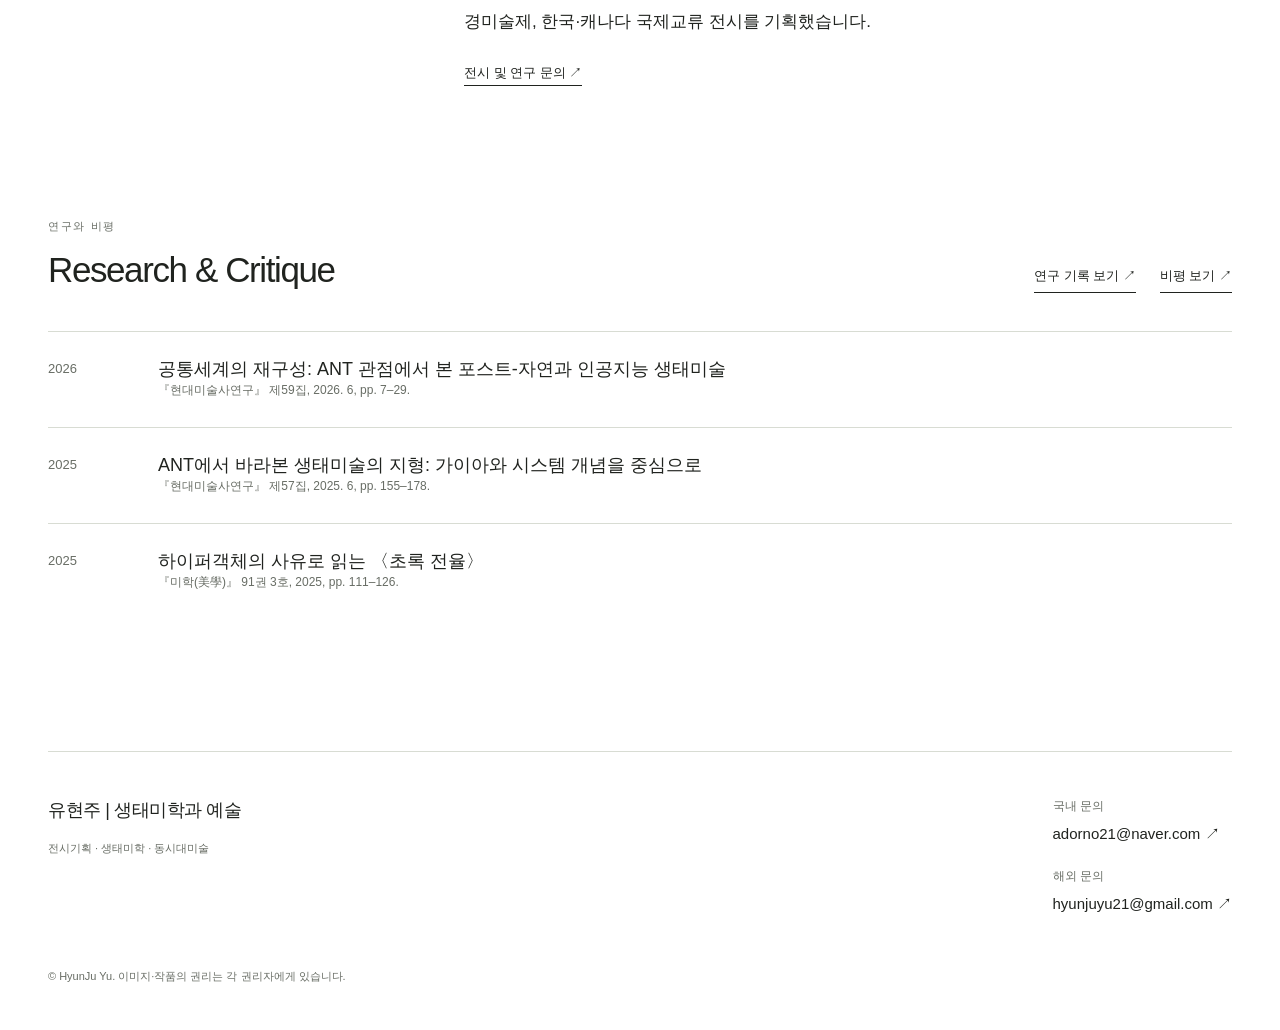
==== commit a30367b8: "Publish home role including PhD in Aesthetics" ====
--- a/index.html
+++ b/index.html
@@ -5,21 +5,21 @@
 <meta name="viewport" content="width=device-width, initial-scale=1">
 <title>유현주 | 생태미학과 예술</title>
 <meta name="description" content="유현주 미술평론가와 독립 전시기획자의 전시, 생태미학 연구 및 저술 아카이브.">
-<link rel="stylesheet" href="css/common.css?v=20261104-11">
-<link rel="stylesheet" href="css/style.css?v=20261104-11">
-<link rel="stylesheet" href="css/responsive.css?v=20261104-11">
-<script defer src="js/router.js?v=20261104-11"></script>
-<script defer src="js/data.js?v=20261104-11"></script>
-<script defer src="js/translations.js?v=20261104-11"></script>
-<script defer src="js/i18n.js?v=20261104-11"></script>
-<script defer src="js/main.js?v=20261104-11"></script>
-<script defer src="js/exhibitions.js?v=20261104-11"></script>
+<link rel="stylesheet" href="css/common.css?v=20261104-12">
+<link rel="stylesheet" href="css/style.css?v=20261104-12">
+<link rel="stylesheet" href="css/responsive.css?v=20261104-12">
+<script defer src="js/router.js?v=20261104-12"></script>
+<script defer src="js/data.js?v=20261104-12"></script>
+<script defer src="js/translations.js?v=20261104-12"></script>
+<script defer src="js/i18n.js?v=20261104-12"></script>
+<script defer src="js/main.js?v=20261104-12"></script>
+<script defer src="js/exhibitions.js?v=20261104-12"></script>
 </head>
 <body><a class="skip" href="#main" data-i18n="skip">본문으로 건너뛰기</a>
 <header class="site-header wrap"><a class="brand" href="index.html">유현주 | 생태미학과 예술</a><button class="menu-toggle" aria-expanded="false" aria-controls="navigation" data-i18n="menu">메뉴</button><nav id="navigation" aria-label="주 메뉴"><a href="index.html?page=exhibitions">Exhibitions</a><a href="index.html?page=critique">Critique</a><a href="index.html?page=research">Research</a><a href="index.html?page=about">About</a><a href="index.html?page=contact">Contact</a></nav><div class="language-switch" role="group" aria-label="언어 선택"><a href="?lang=ko" data-language="ko" lang="ko" aria-label="한국어">KO</a><span aria-hidden="true">/</span><a href="?lang=en" data-language="en" lang="en" aria-label="English">EN</a></div>
 </header>
 <main id="main">
-<section class="intro wrap"><p class="eyebrow" data-i18n="roleEyebrow">미학 박사 · 미술평론가 · 독립 전시기획자</p><h1 data-i18n="hero">예술, 생태 그리고<br><span>함께 살아가는 세계.</span></h1><div class="intro-bottom"><p data-i18n="role">유현주 — 미술평론가 · 독립 전시기획자</p><a href="index.html?page=exhibitions" data-i18n="browse">전시 아카이브 보기 ↗</a></div>
+<section class="intro wrap"><p class="eyebrow" data-i18n="roleEyebrow">미학 박사 · 미술평론가 · 독립 전시기획자</p><h1 data-i18n="hero">예술, 생태 그리고<br><span>함께 살아가는 세계.</span></h1><div class="intro-bottom"><p data-i18n="role">유현주 — 미학 박사 · 미술평론가 · 독립 전시기획자</p><a href="index.html?page=exhibitions" data-i18n="browse">전시 아카이브 보기 ↗</a></div>
 </section><figure class="hero wrap"><img src="images/banner/main-banner.webp" width="1920" height="1080" alt="제주 야외에 원형으로 펼쳐진 박봉기의 설치작품 호흡"><figcaption><span data-i18n="bannerTitle">불의 기억: 자연, 인간, 생명의 길 · 2020</span><span data-i18n="bannerCredit">박봉기 · 호흡 · 2020</span></figcaption></figure>
 <section class="section wrap about-section"><div class="about-layout"><p class="eyebrow" data-i18n="aboutCuratorLabel">소개</p><div><h2 data-i18n="aboutHeading">예술을 통해 살펴보는<br>인간과 자연의 연결.</h2><p class="body-copy" data-i18n="bio1">유현주는 미학 박사이자 미술평론가, 독립 전시기획자입니다. 생태미학예술연구소를 2013년 창립하고, 도시와 자연, 인간과 비인간의 관계를 전시와 연구를 통해 탐구해 왔습니다.</p><p class="body-copy" data-i18n="bio2">《지속가능한 도시-꽃》 시리즈를 비롯해 제주 세계유산축전 아트프로젝트, 대청호환경미술제, 한국·캐나다 국제교류 전시를 기획했습니다.</p><a class="text-link" href="index.html?page=contact" data-i18n="contact">전시 및 연구 문의 ↗</a></div></div>
 </section>
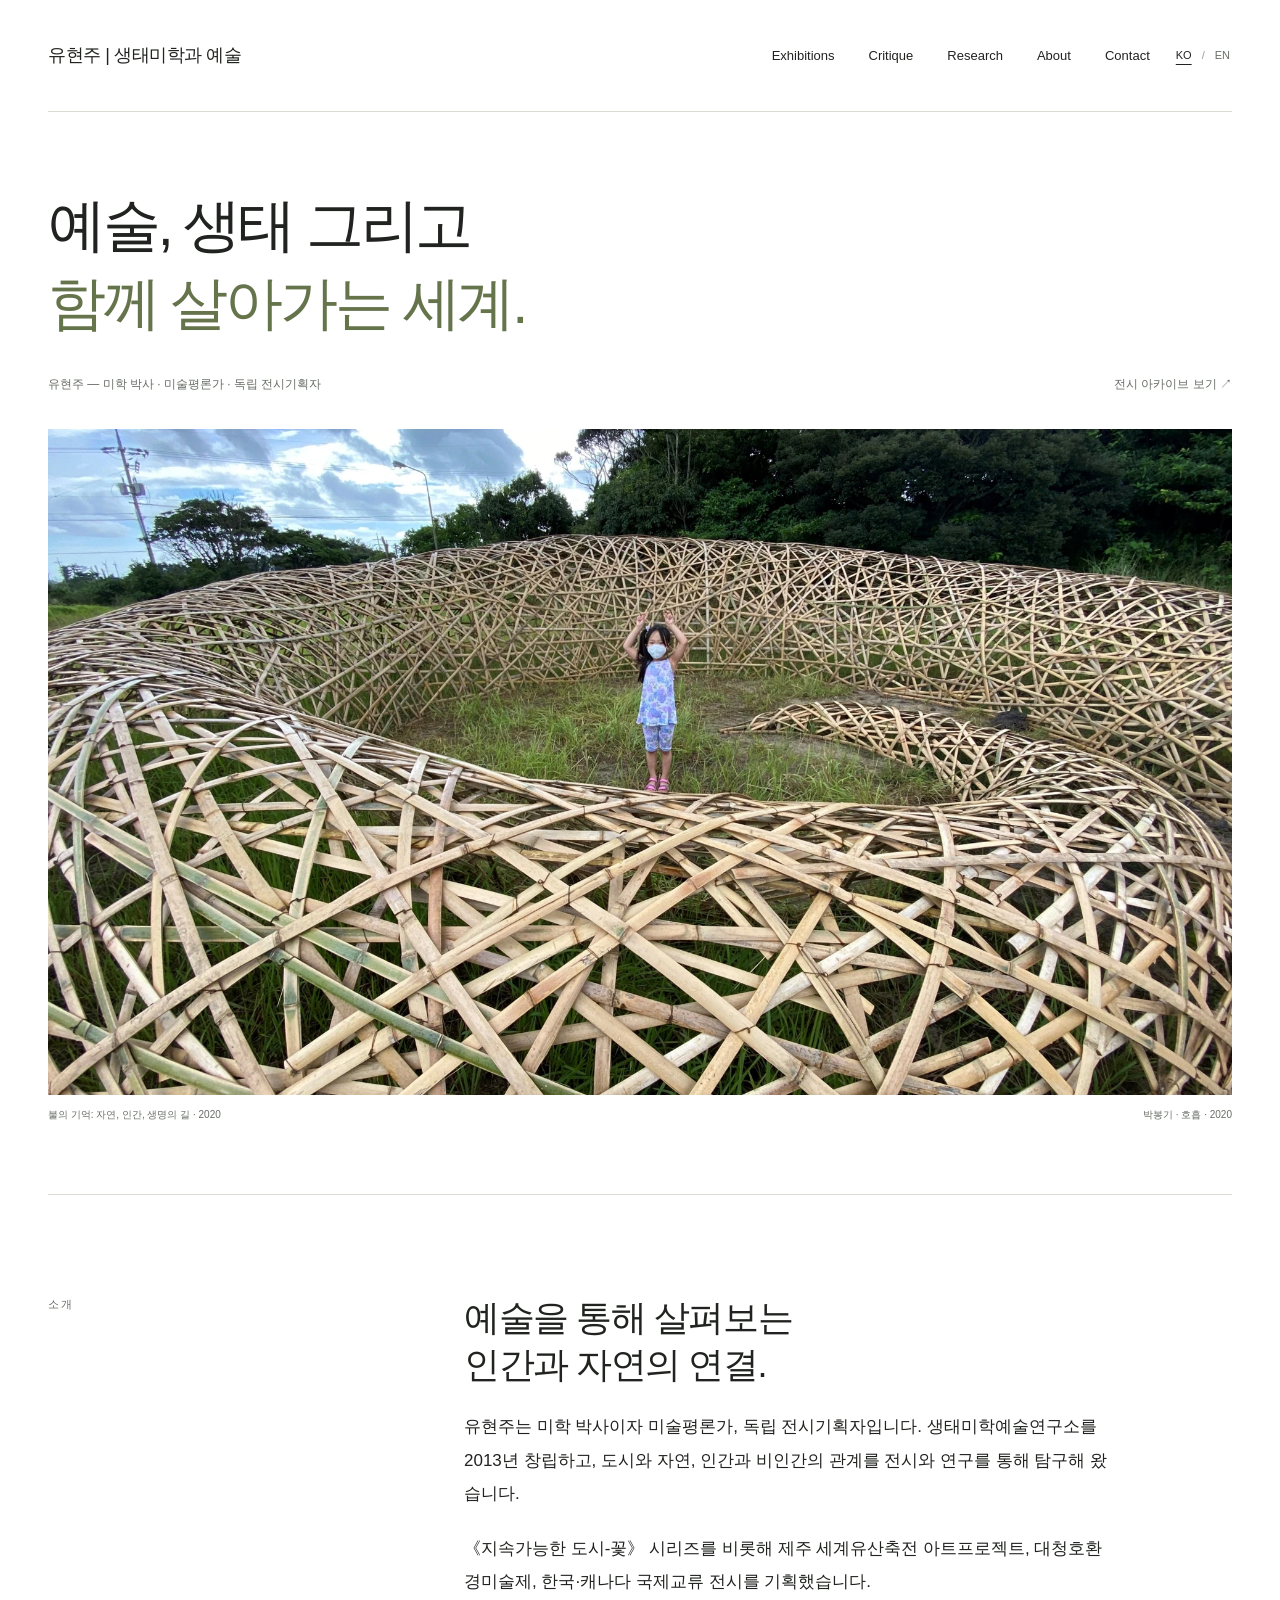
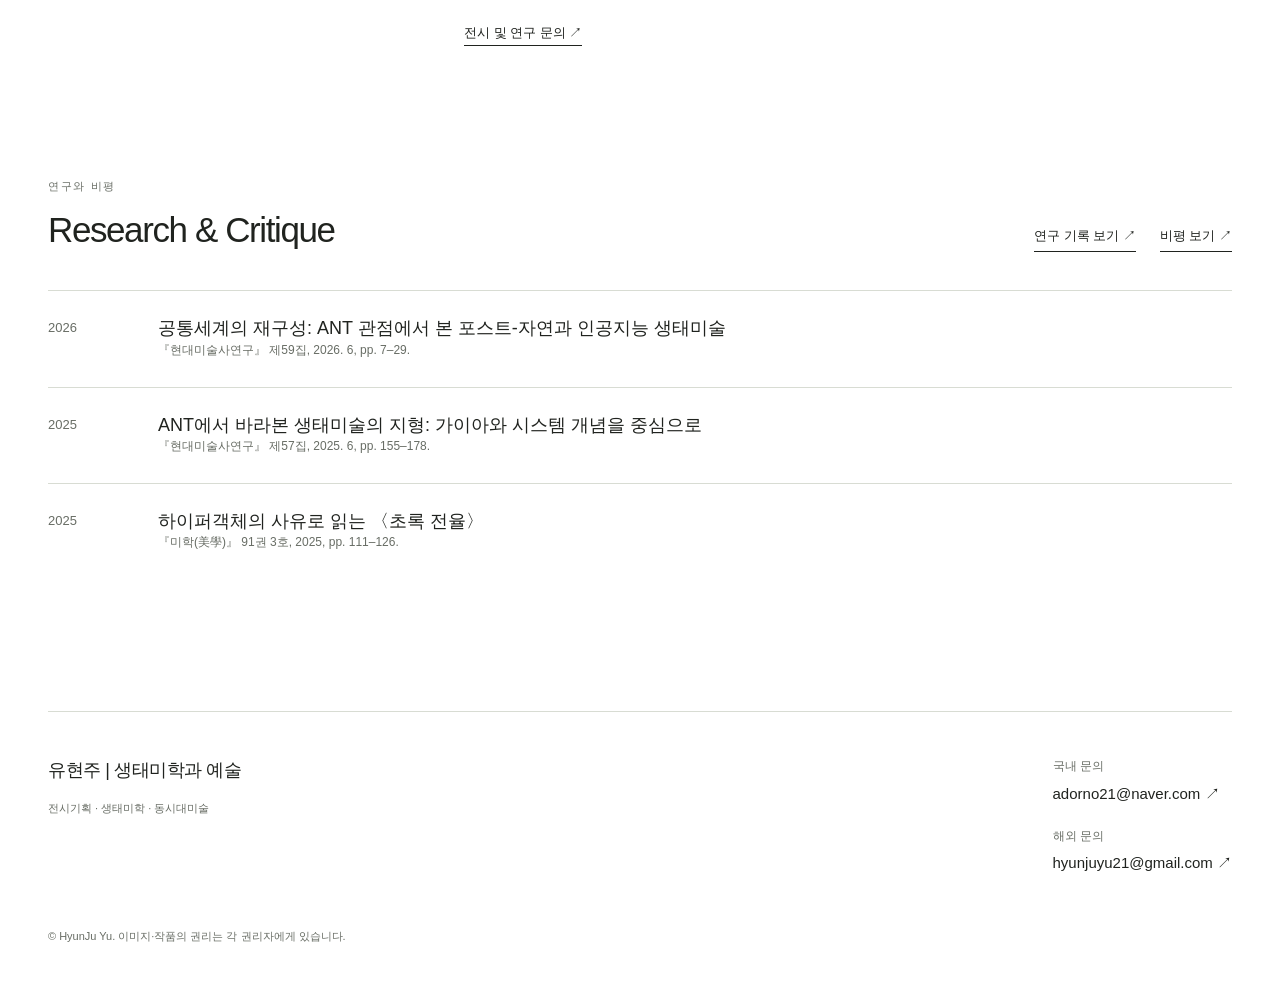
==== commit 5558dc43: "Remove repeated role eyebrow from home hero" ====
--- a/index.html
+++ b/index.html
@@ -5,21 +5,21 @@
 <meta name="viewport" content="width=device-width, initial-scale=1">
 <title>유현주 | 생태미학과 예술</title>
 <meta name="description" content="유현주 미술평론가와 독립 전시기획자의 전시, 생태미학 연구 및 저술 아카이브.">
-<link rel="stylesheet" href="css/common.css?v=20261104-12">
-<link rel="stylesheet" href="css/style.css?v=20261104-12">
-<link rel="stylesheet" href="css/responsive.css?v=20261104-12">
-<script defer src="js/router.js?v=20261104-12"></script>
-<script defer src="js/data.js?v=20261104-12"></script>
-<script defer src="js/translations.js?v=20261104-12"></script>
-<script defer src="js/i18n.js?v=20261104-12"></script>
-<script defer src="js/main.js?v=20261104-12"></script>
-<script defer src="js/exhibitions.js?v=20261104-12"></script>
+<link rel="stylesheet" href="css/common.css?v=20261104-13">
+<link rel="stylesheet" href="css/style.css?v=20261104-13">
+<link rel="stylesheet" href="css/responsive.css?v=20261104-13">
+<script defer src="js/router.js?v=20261104-13"></script>
+<script defer src="js/data.js?v=20261104-13"></script>
+<script defer src="js/translations.js?v=20261104-13"></script>
+<script defer src="js/i18n.js?v=20261104-13"></script>
+<script defer src="js/main.js?v=20261104-13"></script>
+<script defer src="js/exhibitions.js?v=20261104-13"></script>
 </head>
 <body><a class="skip" href="#main" data-i18n="skip">본문으로 건너뛰기</a>
 <header class="site-header wrap"><a class="brand" href="index.html">유현주 | 생태미학과 예술</a><button class="menu-toggle" aria-expanded="false" aria-controls="navigation" data-i18n="menu">메뉴</button><nav id="navigation" aria-label="주 메뉴"><a href="index.html?page=exhibitions">Exhibitions</a><a href="index.html?page=critique">Critique</a><a href="index.html?page=research">Research</a><a href="index.html?page=about">About</a><a href="index.html?page=contact">Contact</a></nav><div class="language-switch" role="group" aria-label="언어 선택"><a href="?lang=ko" data-language="ko" lang="ko" aria-label="한국어">KO</a><span aria-hidden="true">/</span><a href="?lang=en" data-language="en" lang="en" aria-label="English">EN</a></div>
 </header>
 <main id="main">
-<section class="intro wrap"><p class="eyebrow" data-i18n="roleEyebrow">미학 박사 · 미술평론가 · 독립 전시기획자</p><h1 data-i18n="hero">예술, 생태 그리고<br><span>함께 살아가는 세계.</span></h1><div class="intro-bottom"><p data-i18n="role">유현주 — 미학 박사 · 미술평론가 · 독립 전시기획자</p><a href="index.html?page=exhibitions" data-i18n="browse">전시 아카이브 보기 ↗</a></div>
+<section class="intro wrap"><h1 data-i18n="hero">예술, 생태 그리고<br><span>함께 살아가는 세계.</span></h1><div class="intro-bottom"><p data-i18n="role">유현주 — 미학 박사 · 미술평론가 · 독립 전시기획자</p><a href="index.html?page=exhibitions" data-i18n="browse">전시 아카이브 보기 ↗</a></div>
 </section><figure class="hero wrap"><img src="images/banner/main-banner.webp" width="1920" height="1080" alt="제주 야외에 원형으로 펼쳐진 박봉기의 설치작품 호흡"><figcaption><span data-i18n="bannerTitle">불의 기억: 자연, 인간, 생명의 길 · 2020</span><span data-i18n="bannerCredit">박봉기 · 호흡 · 2020</span></figcaption></figure>
 <section class="section wrap about-section"><div class="about-layout"><p class="eyebrow" data-i18n="aboutCuratorLabel">소개</p><div><h2 data-i18n="aboutHeading">예술을 통해 살펴보는<br>인간과 자연의 연결.</h2><p class="body-copy" data-i18n="bio1">유현주는 미학 박사이자 미술평론가, 독립 전시기획자입니다. 생태미학예술연구소를 2013년 창립하고, 도시와 자연, 인간과 비인간의 관계를 전시와 연구를 통해 탐구해 왔습니다.</p><p class="body-copy" data-i18n="bio2">《지속가능한 도시-꽃》 시리즈를 비롯해 제주 세계유산축전 아트프로젝트, 대청호환경미술제, 한국·캐나다 국제교류 전시를 기획했습니다.</p><a class="text-link" href="index.html?page=contact" data-i18n="contact">전시 및 연구 문의 ↗</a></div></div>
 </section>
